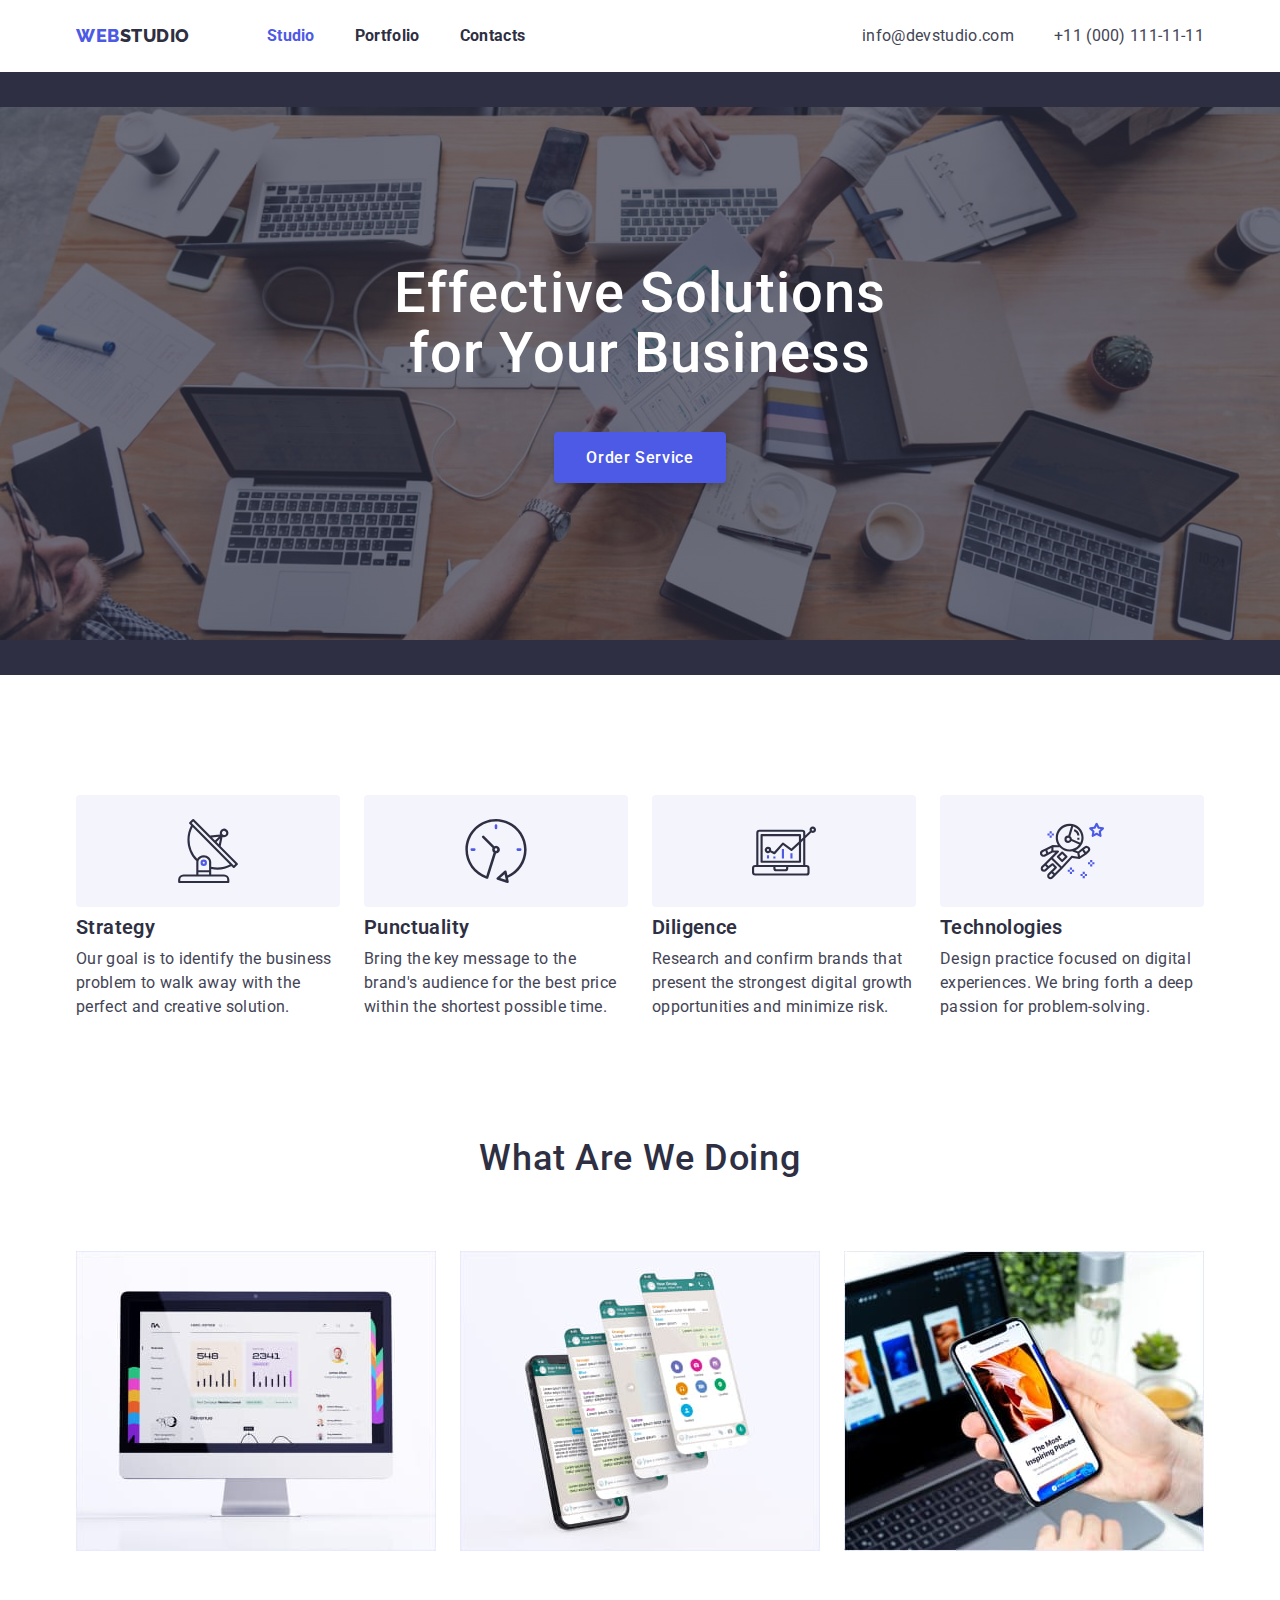
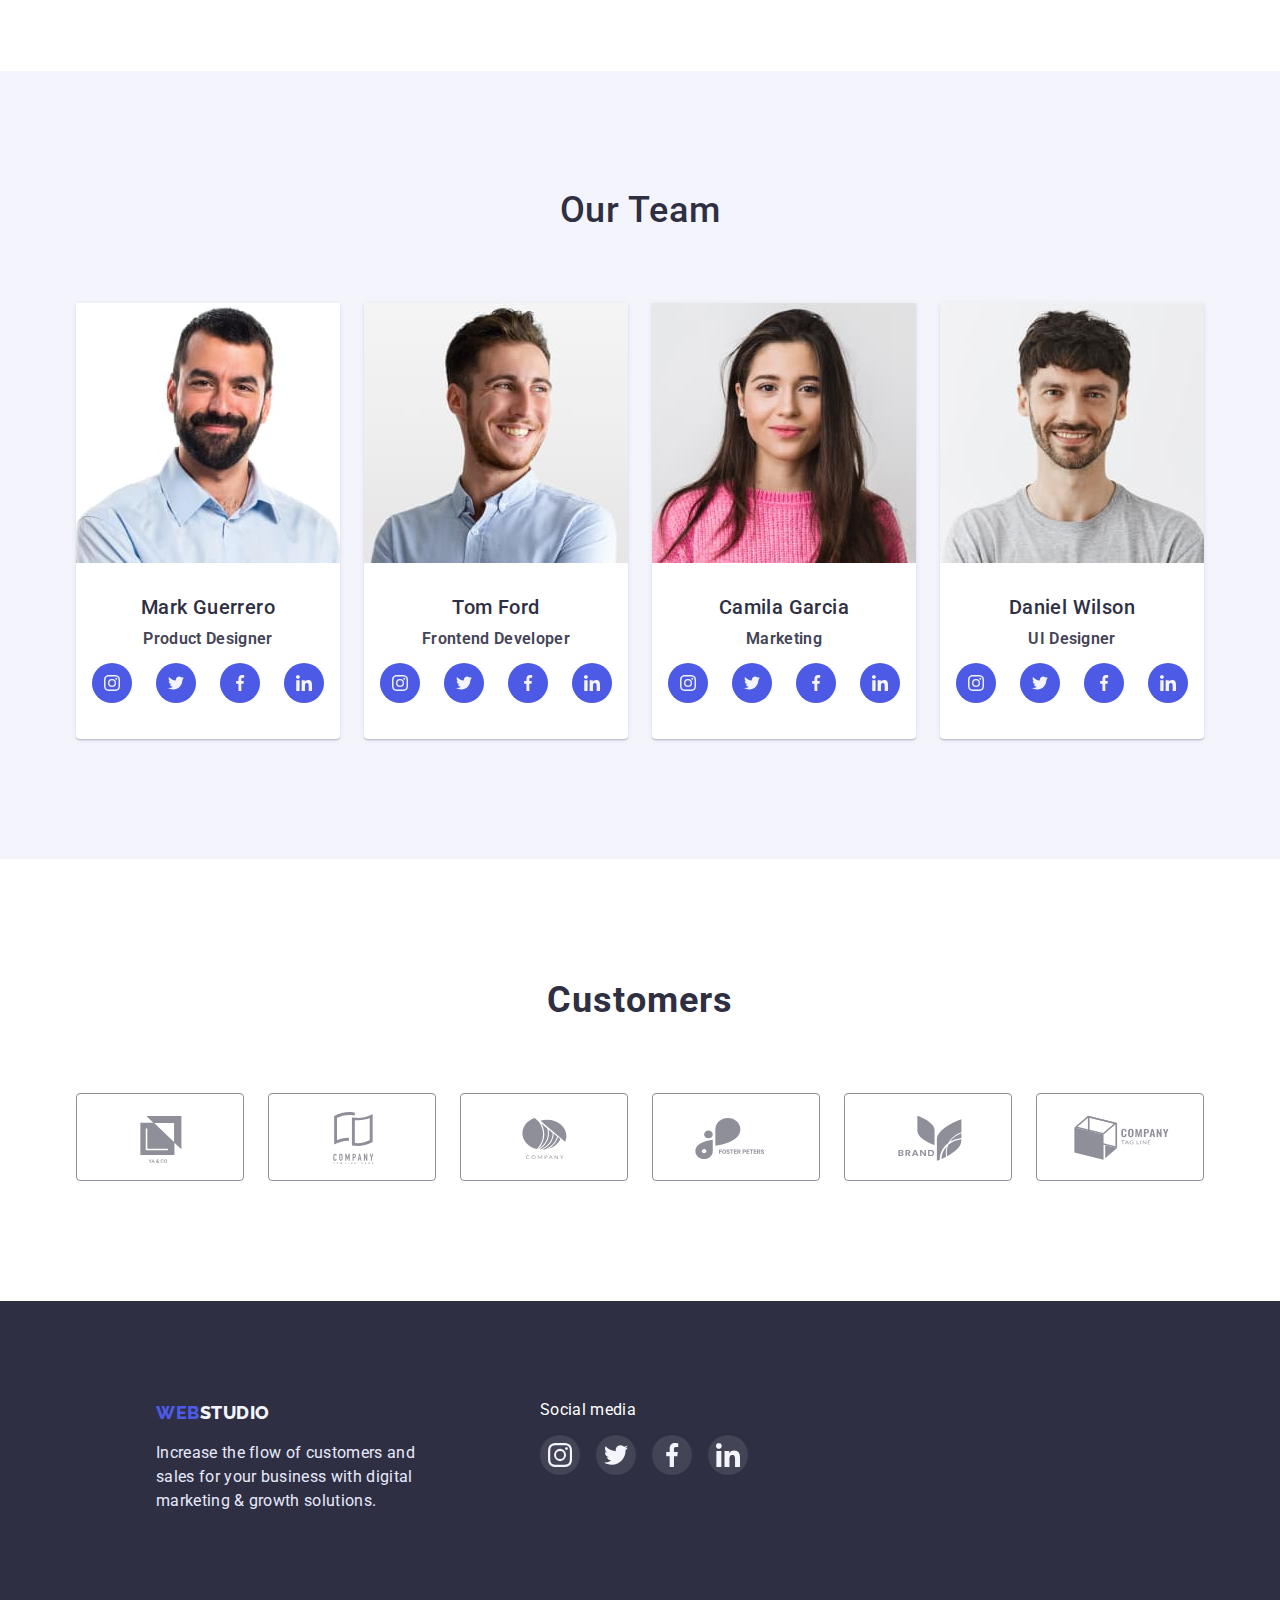
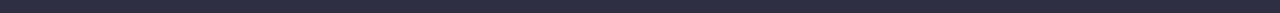
==== index.html @ 892fb68a "copy hw4" ====
<!DOCTYPE html>
<html lang="en">
	<head>
		<meta charset="UTF-8" />
		<meta http-equiv="X-UA-Compatible" content="IE=edge" />
		<meta name="viewport" content="width=device-width, initial-scale=1.0" />
		<link rel="preconnect" href="https://fonts.googleapis.com" />
		<link rel="preconnect" href="https://fonts.gstatic.com" crossorigin />
		<link
			href="https://fonts.googleapis.com/css2?family=Raleway:wght@700;800&family=Roboto:wght@400;500;700;900&display=swap"
			rel="stylesheet"
		/>
		<link rel="stylesheet" href="https://cdnjs.cloudflare.com/ajax/libs/modern-normalize/1.1.0/modern-normalize.css" />
		<link rel="stylesheet" href="./css/style.css" />
		<title>studio</title>
	</head>

	<body>
		<header>
			<div class="conteiner">
				<a class="logo link" href="./index.html"><span class="prymary-brand">Web</span>Studio</a>

				<!-- ===== navigation ===== -->
				<nav class="main-nav">
					<ul class="site-nav list">
						<li class="nav-list">
							<a class="nav-link link current" href="./index.html">Studio</a>
						</li>

						<li class="nav-list">
							<a class="nav-link link" href="./portfolio.html">Portfolio</a>
						</li>

						<li class="nav-list link">
							<a class="nav-link link" href="#">Contacts</a>
						</li>
					</ul>
				</nav>

				<!-- contacts  -->

				<ul class="contacts list">
					<li class="contacts-list">
						<a class="contacts-link link" href="mailto:info@devstudio.com">info@devstudio.com</a>
					</li>

					<li class="contacts-list">
						<a class="contacts-link link" href="tel:+110001111111">+11 (000) 111-11-11</a>
					</li>
				</ul>
			</div>
		</header>

		<main>
			<!-- ===== hero ===== -->
			<section class="hero overlay">
				<h1 class="title">Effective Solutions for Your Business</h1>
				<button class="button-order" type="button">Order Service</button>
			</section>
			<!-- ===== section feature ===== -->

			<section class="section section-feature">
				<div class="conteiner">
					<h2 class="visually-hidden title">feature</h2>
					<ul class="list feature-list">
						<li class="item">
							<div class="future-icon">
								<svg class="icon" width="64" height="64">
									<use href="./images/icon.svg#icon-antenna"></use>
								</svg>
							</div>
							<h3 class="list-title title">Strategy</h3>
							<p class="text">
								Our goal is to identify the business problem to walk away with the perfect and creative solution.
							</p>
						</li>
						<li class="item">
							<div class="future-icon">
								<svg width="64" height="64">
									<use href="./images/icon.svg#icon-clock"></use>
								</svg>
							</div>

							<h3 class="list-title title">Punctuality</h3>
							<p class="text">
								Bring the key message to the brand's audience for the best price within the shortest possible time.
							</p>
						</li>

						<li class="item">
							<div class="future-icon">
								<svg width="64" height="64">
									<use href="./images/icon.svg#icon-diagram"></use>
								</svg>
							</div>
							<h3 class="list-title title">Diligence</h3>
							<p class="text">
								Research and confirm brands that present the strongest digital growth opportunities and minimize risk.
							</p>
						</li>

						<li class="item">
							<div class="future-icon">
								<svg width="64" height="64">
									<use href="./images/icon.svg#icon-astronaut"></use>
								</svg>
							</div>
							<h3 class="list-title title">Technologies</h3>
							<p class="text">
								Design practice focused on digital experiences. We bring forth a deep passion for problem-solving.
							</p>
						</li>
					</ul>
				</div>
			</section>

			<!-- ===== section specialization ===== -->

			<section class="section specialization">
				<div class="conteiner">
					<h2 class="specialization-title title">What are we doing</h2>
					<ul class="specialization-list list">
						<li class="item">
							<img src="./images/what_we_do/img01.jpg" alt="website interface " width="360" height="300" />
						</li>

						<li class="item">
							<img src="./images/what_we_do/img02.jpg" alt="mobile application interface" width="360" height="300" />
						</li>

						<li class="item">
							<img src="./images/what_we_do/img03.jpg" alt="web design" width="360" height="300" />
						</li>
					</ul>
				</div>
			</section>

			<!-- ===== section our team ===== -->

			<section class="section team">
				<div class="conteiner">
					<h2 class="team-title title">Our Team</h2>
					<ul class="team-list list">
						<li class="card">
							<img src="./images/our_team/markguerrero.jpg" width="264" height="260" alt="mark guerrero" />
							<div class="card-content">
								<h3 class="card-title title">Mark Guerrero</h3>
								<p class="text">Product Designer</p>
								<ul class="social-list list">
									<li class="social-list-item">
										<a href="#" class="link">
											<svg class="social-list-icon" width="16" height="16">
												<use href="./images/icon.svg#icon-instagram"></use>
											</svg>
										</a>
									</li>
									<li class="social-list-item">
										<a href="#" class="link">
											<svg class="social-list-icon" width="16" height="16">
												<use href="./images/icon.svg#icon-twitter"></use>
											</svg>
										</a>
									</li>
									<li class="social-list-item">
										<a href="#" class="link">
											<svg class="social-list-icon" width="16" height="16">
												<use href="./images/icon.svg#icon-facebook"></use>
											</svg>
										</a>
									</li>
									<li class="social-list-item">
										<a href="#" class="link">
											<svg class="social-list-icon" width="16" height="16">
												<use href="./images/icon.svg#icon-linkedin"></use>
											</svg>
										</a>
									</li>
								</ul>
							</div>
						</li>

						<li class="card">
							<img src="./images/our_team/tomford.jpg" width="264" height="260" alt="tom ford" />
							<div class="card-content">
								<h3 class="card-title title">Tom Ford</h3>
								<p class="text">Frontend Developer</p>
								<ul class="social-list list">
									<li class="social-list-item">
										<a href="#" class="link">
											<svg class="social-list-icon" width="16" height="16">
												<use href="./images/icon.svg#icon-instagram"></use>
											</svg>
										</a>
									</li>
									<li class="social-list-item">
										<a href="#" class="link">
											<svg class="social-list-icon" width="16" height="16">
												<use href="./images/icon.svg#icon-twitter"></use>
											</svg>
										</a>
									</li>
									<li class="social-list-item">
										<a href="#" class="link">
											<svg class="social-list-icon" width="16" height="16">
												<use href="./images/icon.svg#icon-facebook"></use>
											</svg>
										</a>
									</li>
									<li class="social-list-item">
										<a href="#" class="link">
											<svg class="social-list-icon" width="16" height="16">
												<use href="./images/icon.svg#icon-linkedin"></use>
											</svg>
										</a>
									</li>
								</ul>
							</div>
						</li>

						<li class="card">
							<img src="./images/our_team/camillagarcia.jpg" width="264" height="260" alt="camila garcia" />
							<div class="card-content">
								<h3 class="card-title title">Camila Garcia</h3>
								<p class="text">Marketing</p>
								<ul class="social-list list">
									<li class="social-list-item">
										<a href="#" class="link">
											<svg class="social-list-icon" width="16" height="16">
												<use href="./images/icon.svg#icon-instagram"></use>
											</svg>
										</a>
									</li>
									<li class="social-list-item">
										<a href="#" class="link">
											<svg class="social-list-icon" width="16" height="16">
												<use href="./images/icon.svg#icon-twitter"></use>
											</svg>
										</a>
									</li>
									<li class="social-list-item">
										<a href="#" class="link">
											<svg class="social-list-icon" width="16" height="16">
												<use href="./images/icon.svg#icon-facebook"></use>
											</svg>
										</a>
									</li>
									<li class="social-list-item">
										<a href="#" class="link">
											<svg class="social-list-icon" width="16" height="16">
												<use href="./images/icon.svg#icon-linkedin"></use>
											</svg>
										</a>
									</li>
								</ul>
							</div>
						</li>

						<li class="card">
							<img src="./images/our_team/danielwilson.jpg" width="264" height="260" alt="daniel wilson" />
							<div class="card-content">
								<h3 class="card-title title">Daniel Wilson</h3>
								<p class="text">UI Designer</p>
								<ul class="social-list list">
									<li class="social-list-item">
										<a href="#" class="link">
											<svg class="social-list-icon" width="16" height="16">
												<use href="./images/icon.svg#icon-instagram"></use>
											</svg>
										</a>
									</li>
									<li class="social-list-item">
										<a href="#" class="link">
											<svg class="social-list-icon" width="16" height="16">
												<use href="./images/icon.svg#icon-twitter"></use>
											</svg>
										</a>
									</li>
									<li class="social-list-item">
										<a href="#" class="link">
											<svg class="social-list-icon" width="16" height="16">
												<use href="./images/icon.svg#icon-facebook"></use>
											</svg>
										</a>
									</li>
									<li class="social-list-item">
										<a href="#" class="link">
											<svg class="social-list-icon" width="16" height="16">
												<use href="./images/icon.svg#icon-linkedin"></use>
											</svg>
										</a>
									</li>
								</ul>
							</div>
						</li>
					</ul>
				</div>
			</section>

			<!-- ===== Customers ====== -->
			<section class="section-customers">
				<div class="conteiner">
					<h2 class="customers-title title">Customers</h2>
					<ul class="customer-list list">
						<li class="customers-item">
							<a href="#" class="link">
								<svg class="customers-logo" width="104" height="56">
									<use href="./images/icon.svg#icon-logo1"></use>
								</svg>
							</a>
						</li>
						<li class="customers-item">
							<a href="#" class="link">
								<svg class="customers-logo" width="104" height="56">
									<use href="./images/icon.svg#icon-logo2"></use>
								</svg>
							</a>
						</li>
						<li class="customers-item">
							<a href="#" class="link">
								<svg class="customers-logo" width="104" height="56">
									<use href="./images/icon.svg#icon-logo3"></use>
								</svg>
							</a>
						</li>
						<li class="customers-item">
							<a href="#" class="link">
								<svg class="customers-logo" width="104" height="56">
									<use href="./images/icon.svg#icon-logo4"></use>
								</svg>
							</a>
						</li>
						<li class="customers-item">
							<a href="#" class="link">
								<svg class="customers-logo" width="104" height="56">
									<use href="./images/icon.svg#icon-logo5"></use>
								</svg>
							</a>
						</li>
						<li class="customers-item">
							<a href="#" class="link">
								<svg class="customers-logo" width="104" height="56">
									<use href="./images/icon.svg#icon-logo6"></use>
								</svg>
							</a>
						</li>
					</ul>
				</div>
			</section>
		</main>

		<footer class="footer">
			<div class="conteiner">
				<!-- ===== summary ===== -->

				<div class="footer-summary">
					<a class="logo link" href="./index.html"><span class="prymary-brand">Web</span>Studio</a>
					<p class="text">
						Increase the flow of customers and sales for your business with digital marketing & growth solutions.
					</p>
				</div>

				<!-- ===== social===== -->

				<div class="footer-social">
					<p class="footer-social-media">Social media</p>
					<ul class="footer-social-list list">
						<li class="footer-social-item">
							<a href="#" class="link">
								<svg class="footer-list-icon" width="24" height="24">
									<use href="./images/icon.svg#icon-instagram"></use>
								</svg>
							</a>
						</li>
						<li class="footer-social-item">
							<a href="#" class="link">
								<svg class="footer-list-icon" width="24" height="24">
									<use href="./images/icon.svg#icon-twitter"></use>
								</svg>
							</a>
						</li>
						<li class="footer-social-item">
							<a href="#" class="link">
								<svg class="footer-list-icon" width="24" height="24">
									<use href="./images/icon.svg#icon-facebook"></use>
								</svg>
							</a>
						</li>
						<li class="footer-social-item">
							<a href="#" class="link">
								<svg class="footer-list-icon" width="24" height="24">
									<use href="./images/icon.svg#icon-linkedin"></use>
								</svg>
							</a>
						</li>
					</ul>
				</div>
			</div>
		</footer>
	</body>
</html>
---- css/style.css ----
*,
*::before,
*::after {
	box-sizing: border-box;
}

h1,
h2,
h3,
h4,
h5,
h6,
p,
ul {
	margin: 0;
	padding: 0;
}

:root {
	--Focused-link-color: #4d5ae5;
	--button-active-color: #404bbf;
	--Headings-color: #2e2f42;
	--Success-messages-color: #31d0aa;
	--Body-text-color: #434455;
	--Helper-text-color: #8e8f99;
	--Subtle-backgrounds-color: #e7e9fc;
	--backgrounds-Light-color: #f4f4fd;
	--bg-white-color: #ffffff;
	--card-set-gap: 24px;
}

/* ============== param ============ */

body {
	background-color: var(--bg-white-color);
	color: var(--Body-text-color);
	font-family: Roboto, Verdana, Geneva, Tahoma, sans-serif;
	font-size: 16px;
	margin: 0;
	padding: 0;
}

img {
	display: block;
	width: 100%;
	height: auto;
}

.text {
	line-height: 1.5;
	letter-spacing: 0.02em;
}

.list {
	list-style: none;
	display: flex;
}

.link {
	text-decoration: none;
}

.title {
	color: var(--Headings-color);
	font-weight: 500;
	letter-spacing: 0.02em;
}

.conteiner {
	display: flex;
	flex-wrap: wrap;
	justify-content: space-between;
	align-items: center;
	width: 1158px;
	padding: 0 15px 0 15px;
	margin: 0 auto;
	padding: 0 15px;
}

.visually-hidden {
	position: fixed;
	transform: scale(0);
}

.logo {
	font-family: Raleway, sans-serif;
	font-weight: 800;
	font-size: 18px;
	line-height: 1.33;
	letter-spacing: 0.03em;
	text-transform: uppercase;
}

/* ==================== header ==================== */

.header {
	box-shadow: 0px 2px 1px rgba(46, 47, 66, 0.08), 0px 1px 1px rgba(46, 47, 66, 0.16), 0px 1px 6px rgba(46, 47, 66, 0.08);
}

.conteiner>.logo {
	color: var(--Headings-color);
	margin-right: 77px;
	padding: 24px 0;
}

.prymary-brand {
	color: var(--Focused-link-color);
}

.main-nav {
	margin-right: auto;
}

.site-nav .nav-list:not(:last-child) {
	margin-right: 40px;
}

.nav-link {
	color: var(--Headings-color);
	font-weight: 700;
	padding: 24px 0;
	line-height: 1.5;
	letter-spacing: 0.02em;
}

.nav-link:hover,
.nav-link:focus {
	color: var(--Body-text-color);
}

.nav-link:active {
	color: var(--Focused-link-color);
}

.current {
	color: var(--Focused-link-color);
}

/* ===== contacts=====  */

.contacts-list {
	padding: 24px 0;
	line-height: 1.5;
	letter-spacing: 0.02em;
}

.contacts-list:first-child {
	margin-right: 40px;
}

.contacts-link {
	color: var(--Body-text-color);
	padding: 24px 0;
}

.contacts-link:hover,
.contacts-link:focus {
	color: var(--Focused-link-color);
}

.contacts-link:active {
	color: var(--Focused-link-color);
}

/*=========================== hero ===================== */

.hero {
	padding: 192px 0;
	margin: 0 auto;
	background-repeat: no-repeat;
	background-position: center;
	background-color: var(--Headings-color);
}

.overlay {
	max-width: 1440px;
	height: 603px;
	margin: 0 auto;
	background-image: linear-gradient(rgba(46, 47, 66, 0.7), rgba(46, 47, 66, 0.7)),
		url(../images/bg_img/people_office.jpg);
	background-repeat: no-repeat;
	background-size: contain;
	background-position: center;
}

.hero .title {
	text-align: center;
	color: var(--bg-white-color);
	font-size: 56px;
	line-height: 1.07;
	margin: 0 auto;
	width: 496px;
	margin-bottom: 48px;
}

.button-order {
	display: block;
	background-color: var(--Focused-link-color);
	color: var(--bg-white-color);
	font-family: inherit;
	font-weight: 500;
	line-height: 1.19;
	letter-spacing: 0.04em;
	margin: 0 auto;
	cursor: pointer;
	border-style: none;
	border-radius: 4px;
	box-shadow: 0px 4px 4px rgba(0, 0, 0, 0.15);
	padding: 16px 32px;

}

.button-order:hover,
.button-order:focus {
	background-color: var(--Focused-link-color);
	box-shadow: 0px 1px 6px rgba(46, 47, 66, 0.08), 0px 1px 1px rgba(46, 47, 66, 0.16), 0px 2px 1px rgba(46, 47, 66, 0.08);
}

.button-order:active {
	background-color: var(--button-active-color);
	box-shadow: 0px 4px 4px rgba(0, 0, 0, 0.15);
}

/* ===== section-feature ===== */

.list-title {
	font-weight: 600;
	font-size: 20px;
	line-height: 1.2;
	margin-bottom: 8px;
}

.section-feature {
	padding: 120px 0 120px 0;
}

.feature-list .item {
	width: 264px;
}

.feature-list .item:not(:last-child) {
	margin-right: var(--card-set-gap);
}

.future-icon {
	display: flex;
	background-color: var(--backgrounds-Light-color);
	height: 112px;
	border-radius: 4px;
	justify-content: center;
	align-items: center;
	margin-bottom: 8px;
}


/* ===== section specialization ===== */

.section.specialization {
	padding-bottom: 120px;
}

.specialization-title {
	margin: 0 auto;
	font-size: 36px;
	line-height: 1.11;
	text-transform: capitalize;
	margin-bottom: 72px;
}

.specialization-list {
	flex-basis: calc(100 / 3 - 48);
}

.specialization-list>.item:not(:last-child) {
	margin-right: var(--card-set-gap);
}

/* ===== section our team ===== */

.section.team {
	background-color: var(--backgrounds-Light-color);
	padding-top: 120px;
	padding-bottom: 120px;
}

.team-title {
	font-size: 36px;
	line-height: 1.11;
	text-transform: capitalize;

	margin: 0 auto;
	margin-bottom: 72px;
}

.team-list {
	flex-basis: calc(100 / 4 - 72);
}

.team-list>.card {
	background-color: var(--bg-white-color);
	text-align: center;
	box-shadow: 0px 1px 6px rgba(46, 47, 66, 0.08), 0px 1px 1px rgba(46, 47, 66, 0.16), 0px 2px 1px rgba(46, 47, 66, 0.08);
	border-radius: 0px 0px 4px 4px;
}

.team-list>.card:not(:last-child) {
	margin-right: var(--card-set-gap);
}

.card-content {
	padding: 32px 16px 36px;
}

.card-title {
	font-size: 20px;
	line-height: 1.2;
	margin-bottom: 8px;
}

.card-content .text {
	font-weight: 600;
	margin-bottom: 12px;
}

.social-list-item:not(:last-child) {
	margin-right: var(--card-set-gap);
}

.social-list-item {
	display: flex;
	display: block;
}

.social-list-item .link {
	display: flex;
	background-color: var(--Focused-link-color);
	border-radius: 50%;
	width: 40px;
	height: 40px;
	justify-content: center;
	align-items: center;
}

.social-list-item .link:hover,
.social-list-item .link:focus {
	background: var(--Success-messages-color);
}

/* ===== Customers ====== */

.section-customers {
	padding: 120px 0;
}

.customers-title {
	font-weight: 700;
	font-size: 36px;
	line-height: 1.17;
	letter-spacing: 0.03em;
	margin: 0 auto;
	margin-bottom: 72px;
}

.customers-item {
	width: 168px;
	height: 88px;
}

.customers-item .link {
	display: flex;
	justify-content: center;
	align-items: center;
	color: var(--Helper-text-color);
	border: 1px solid var(--Helper-text-color);
	border-radius: 4px;
	width: 100%;
	height: 100%;
}

.customers-item :hover,
.customers-item :focus {
	color: var(--Focused-link-color);
	border-color: var(--Focused-link-color);
}

.customers-item:not(:last-child) {
	margin-right: 24px;
}

.customers-logo {
	fill: currentColor;
}

/* ================ footer ============= */

.footer {
	background-color: var(--Headings-color);
	padding: 100px 0;
	min-width: 1440px;
}

.footer .conteiner {
	align-items: flex-start;
	justify-content: flex-start;
}

.footer-summary {
	color: var(--Subtle-backgrounds-color);
	width: 264px;
	margin-right: 120px;
}

.footer .logo {
	color: var(--backgrounds-Light-color);
	display: block;
	margin-bottom: 16px;
}

.footer-social {
	display: flex;
	flex-direction: column;
	width: 208px;
}

.footer-social-media {
	color: var(--bg-white-color);
	letter-spacing: 0.02em;
	margin-bottom: 16px;
}

.footer-social-item:not(:last-child) {
	margin-right: 16px;
}

.footer-social-item .link {
	display: flex;
	background: rgba(255, 255, 255, 0.1);
	width: 40px;
	height: 40px;
	border-radius: 50%;
	justify-content: center;
	align-items: center;
}

.footer-social-item .link:hover,
.footer-social-item .link:focus {
	background: var(--Success-messages-color);
}

/* =================== portfolio ==================== */

.section.portfolio {
	padding-top: 96px;
	padding-bottom: 120px;
}

/* ===== portfolio filter ===== */

.filter-nav {
	justify-content: center;
	margin: auto;
	margin-bottom: 72px;
}

.filter-nav .filter-nav-btn:not(:last-child) {
	margin-right: var(--card-set-gap);
}

.butoon-filter {
	background-color: var(--backgrounds-Light-color);
	color: var(--Focused-link-color);
	font-family: inherit;
	font-weight: 700;
	line-height: 1.5;
	letter-spacing: 0.04em;

	border: 1px solid var(--Subtle-backgrounds-color);
	border-radius: 4px;
	cursor: pointer;

	padding: 12px 24px;
}

.butoon-filter:hover,
.butoon-filter:focus {
	background-color: var(--Focused-link-color);
	color: var(--bg-white-color);
	box-shadow: 0px 3px 1px rgba(0, 0, 0, 0.1), 0px 2px 1px rgba(0, 0, 0, 0.08), 0px 2px 2px rgba(0, 0, 0, 0.12);
}

.butoon-filter:active {
	background-color: var(--Focused-link-color);
	color: var(--bg-white-color);
	box-shadow: 0px 3px 1px rgba(0, 0, 0, 0.1), 0px 2px 1px rgba(0, 0, 0, 0.08), 0px 2px 2px rgba(0, 0, 0, 0.12);
}

/* ===== portfolio list ===== */

.portfolio-list {
	flex-basis: calc(100 / 3 - 48);
	flex-wrap: wrap;
}

.portfolio-list>.item:not(:nth-last-child(-n + 3)) {
	margin-bottom: calc(2 * var(--card-set-gap));
}

.portfolio-list>.item:not(:nth-child(3n)) {
	margin-right: var(--card-set-gap);
}

.list-content {
	padding: 32px 16px;
	border: 0.5px solid var(--backgrounds-Light-color);
	border-top: none;
}

.portfolio-title {
	font-size: 20px;
	line-height: 1.2;
	margin-bottom: 8px;
}

.portfolio-list .item:hover,
.portfolio-list .item:focus {
	box-shadow: 0px 1px 6px rgba(46, 47, 66, 0.08);
}
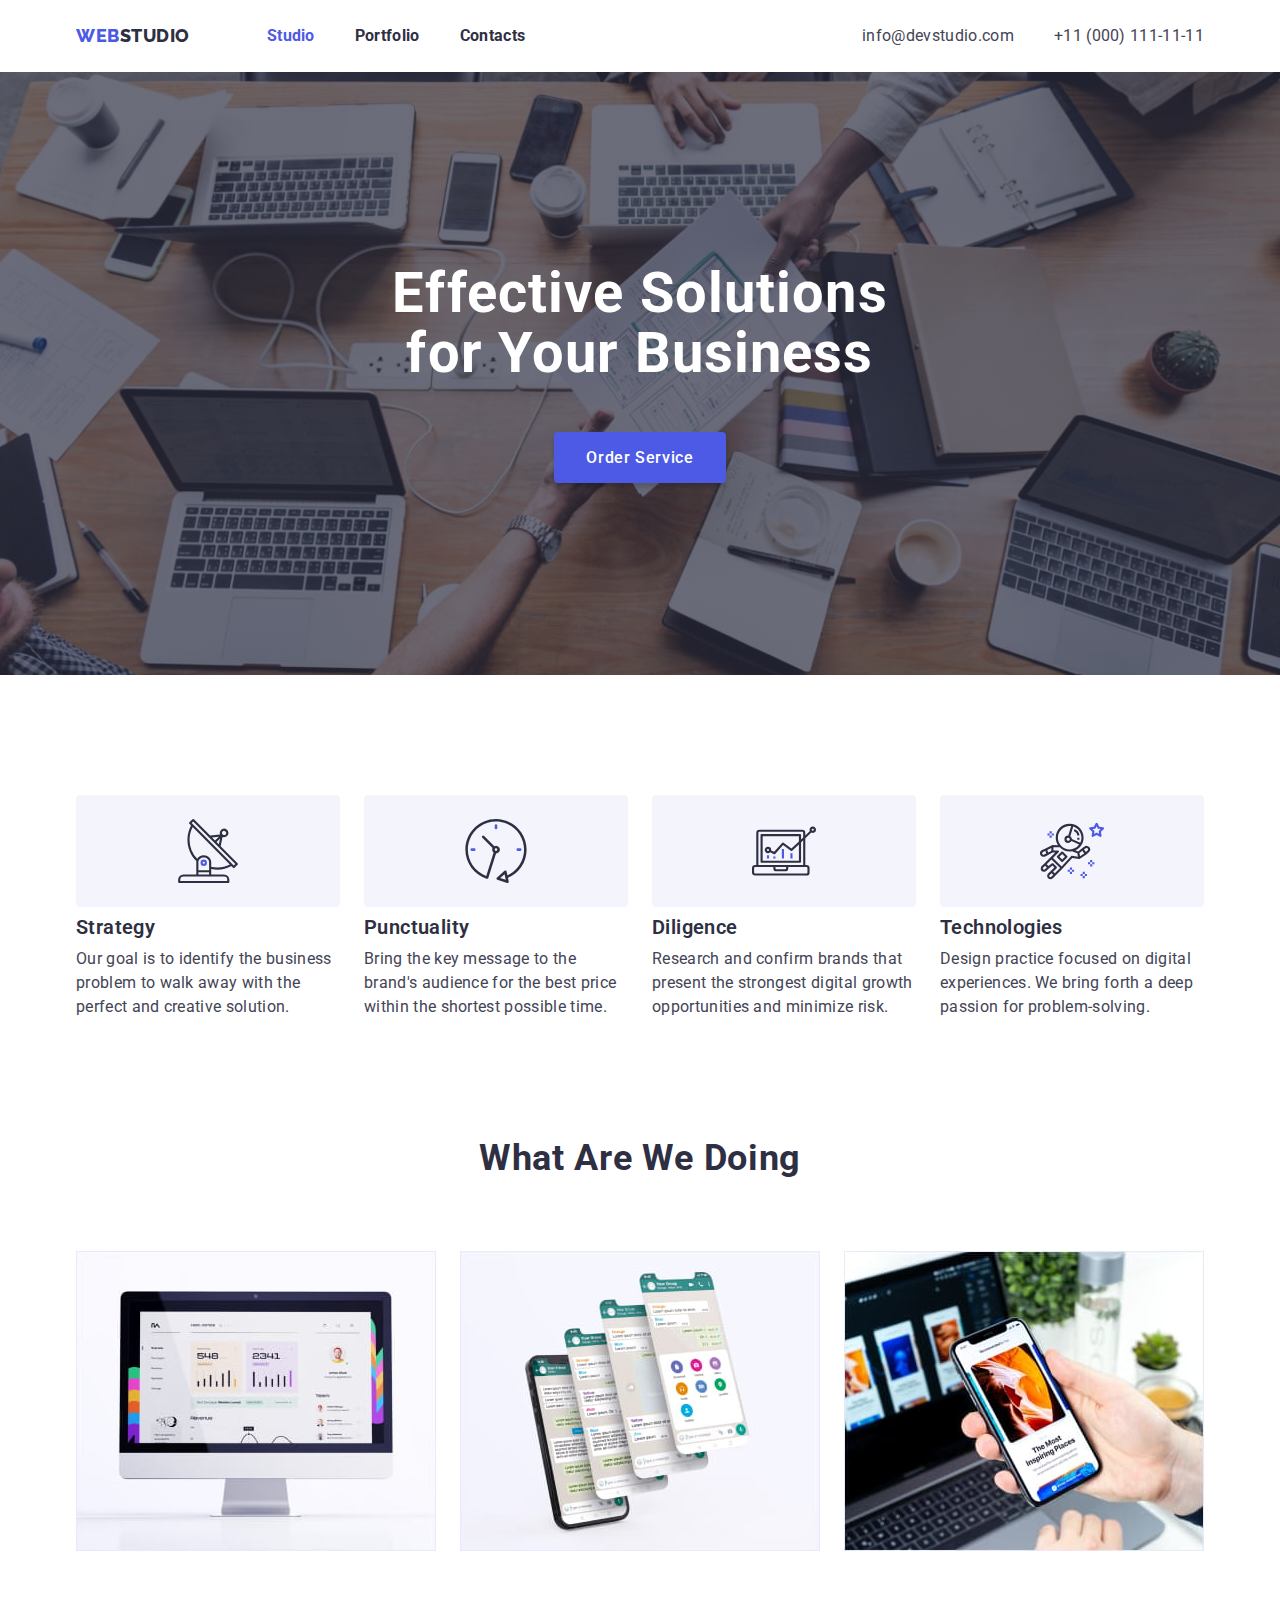
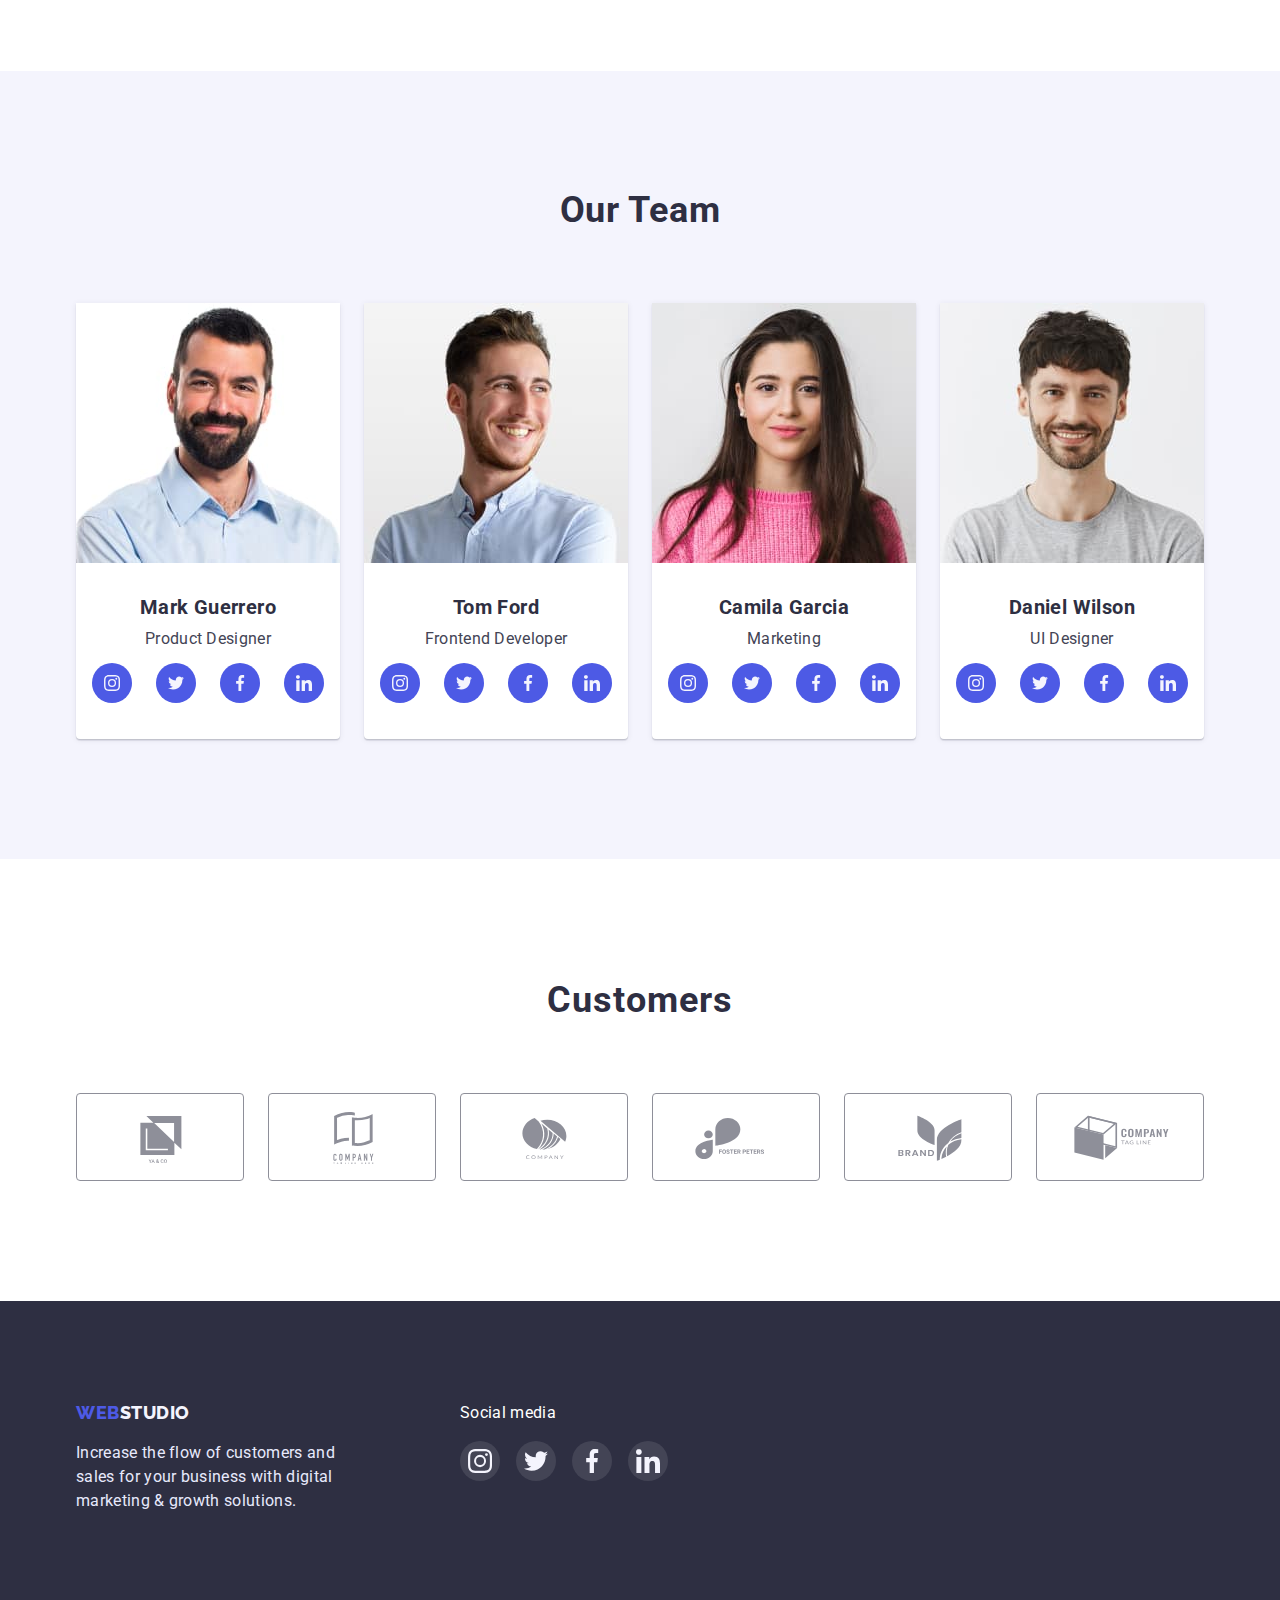
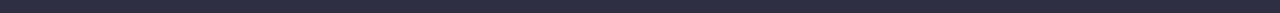
==== commit 4569a186: "fix - flex" ====
--- a/index.html
+++ b/index.html
@@ -16,12 +16,12 @@
 	</head>
 
 	<body>
-		<header>
+		<header class="header">
 			<div class="conteiner">
 				<a class="logo link" href="./index.html"><span class="prymary-brand">Web</span>Studio</a>
 
 				<!-- ===== navigation ===== -->
-				<nav class="main-nav">
+			
 					<ul class="site-nav list">
 						<li class="nav-list">
 							<a class="nav-link link current" href="./index.html">Studio</a>
@@ -362,7 +362,7 @@
 				<!-- ===== social===== -->
 
 				<div class="footer-social">
-					<p class="footer-social-media">Social media</p>
+					<p class="footer-social-media text">Social media</p>
 					<ul class="footer-social-list list">
 						<li class="footer-social-item">
 							<a href="#" class="link">
--- a/css/style.css
+++ b/css/style.css
@@ -53,7 +53,6 @@
 
 .list {
 	list-style: none;
-	display: flex;
 }
 
 .link {
@@ -62,15 +61,11 @@
 
 .title {
 	color: var(--Headings-color);
-	font-weight: 500;
+	font-weight: 700;
 	letter-spacing: 0.02em;
 }
 
 .conteiner {
-	display: flex;
-	flex-wrap: wrap;
-	justify-content: space-between;
-	align-items: center;
 	width: 1158px;
 	padding: 0 15px 0 15px;
 	margin: 0 auto;
@@ -97,6 +92,11 @@
 	box-shadow: 0px 2px 1px rgba(46, 47, 66, 0.08), 0px 1px 1px rgba(46, 47, 66, 0.16), 0px 1px 6px rgba(46, 47, 66, 0.08);
 }
 
+.header .conteiner {
+	display: flex;
+	align-items: center;
+}
+
 .conteiner>.logo {
 	color: var(--Headings-color);
 	margin-right: 77px;
@@ -107,8 +107,10 @@
 	color: var(--Focused-link-color);
 }
 
-.main-nav {
+.site-nav {
+	display: flex;
 	margin-right: auto;
+	padding: 24px 0;
 }
 
 .site-nav .nav-list:not(:last-child) {
@@ -138,6 +140,10 @@
 
 /* ===== contacts=====  */
 
+.contacts {
+	display: flex;
+}
+
 .contacts-list {
 	padding: 24px 0;
 	line-height: 1.5;
@@ -154,10 +160,7 @@
 }
 
 .contacts-link:hover,
-.contacts-link:focus {
-	color: var(--Focused-link-color);
-}
-
+.contacts-link:focus,
 .contacts-link:active {
 	color: var(--Focused-link-color);
 }
@@ -165,49 +168,54 @@
 /*=========================== hero ===================== */
 
 .hero {
+	display: flex;
+	flex-direction: column;
+	justify-content: center;
+	align-items: center;
+	margin: 0 auto;
 	padding: 192px 0;
-	margin: 0 auto;
-	background-repeat: no-repeat;
-	background-position: center;
+
 	background-color: var(--Headings-color);
 }
 
 .overlay {
 	max-width: 1440px;
 	height: 603px;
-	margin: 0 auto;
+	background-repeat: no-repeat;
+	background-size: cover;
+	background-position: center;
+
 	background-image: linear-gradient(rgba(46, 47, 66, 0.7), rgba(46, 47, 66, 0.7)),
 		url(../images/bg_img/people_office.jpg);
-	background-repeat: no-repeat;
-	background-size: contain;
-	background-position: center;
 }
 
 .hero .title {
 	text-align: center;
-	color: var(--bg-white-color);
 	font-size: 56px;
 	line-height: 1.07;
-	margin: 0 auto;
 	width: 496px;
+
 	margin-bottom: 48px;
+
+	color: var(--bg-white-color);
 }
 
 .button-order {
 	display: block;
+	font-weight: 500;
+	line-height: 1.19;
+	letter-spacing: 0.04em;
+
+	padding: 16px 32px;
+
+	border-style: none;
+	border-radius: 4px;
+	cursor: pointer;
+
 	background-color: var(--Focused-link-color);
 	color: var(--bg-white-color);
 	font-family: inherit;
-	font-weight: 500;
-	line-height: 1.19;
-	letter-spacing: 0.04em;
-	margin: 0 auto;
-	cursor: pointer;
-	border-style: none;
-	border-radius: 4px;
 	box-shadow: 0px 4px 4px rgba(0, 0, 0, 0.15);
-	padding: 16px 32px;
-
 }
 
 .button-order:hover,
@@ -223,10 +231,15 @@
 
 /* ===== section-feature ===== */
 
+.feature-list {
+	display: flex;
+}
+
 .list-title {
 	font-weight: 600;
 	font-size: 20px;
 	line-height: 1.2;
+
 	margin-bottom: 8px;
 }
 
@@ -244,12 +257,14 @@
 
 .future-icon {
 	display: flex;
-	background-color: var(--backgrounds-Light-color);
 	height: 112px;
-	border-radius: 4px;
+
 	justify-content: center;
 	align-items: center;
 	margin-bottom: 8px;
+
+	border-radius: 4px;
+	background-color: var(--backgrounds-Light-color);
 }
 
 
@@ -257,10 +272,10 @@
 
 .section.specialization {
 	padding-bottom: 120px;
+	text-align: center;
 }
 
 .specialization-title {
-	margin: 0 auto;
 	font-size: 36px;
 	line-height: 1.11;
 	text-transform: capitalize;
@@ -268,6 +283,7 @@
 }
 
 .specialization-list {
+	display: flex;
 	flex-basis: calc(100 / 3 - 48);
 }
 
@@ -278,29 +294,33 @@
 /* ===== section our team ===== */
 
 .section.team {
-	background-color: var(--backgrounds-Light-color);
 	padding-top: 120px;
 	padding-bottom: 120px;
-}
+	text-align: center;
+
+	background-color: var(--backgrounds-Light-color);
+}
+
 
 .team-title {
 	font-size: 36px;
 	line-height: 1.11;
-	text-transform: capitalize;
 
 	margin: 0 auto;
 	margin-bottom: 72px;
 }
 
 .team-list {
+	display: flex;
 	flex-basis: calc(100 / 4 - 72);
 }
 
 .team-list>.card {
+	text-align: center;
+	border-radius: 0px 0px 4px 4px;
+
 	background-color: var(--bg-white-color);
-	text-align: center;
 	box-shadow: 0px 1px 6px rgba(46, 47, 66, 0.08), 0px 1px 1px rgba(46, 47, 66, 0.16), 0px 2px 1px rgba(46, 47, 66, 0.08);
-	border-radius: 0px 0px 4px 4px;
 }
 
 .team-list>.card:not(:last-child) {
@@ -314,11 +334,11 @@
 .card-title {
 	font-size: 20px;
 	line-height: 1.2;
+
 	margin-bottom: 8px;
 }
 
 .card-content .text {
-	font-weight: 600;
 	margin-bottom: 12px;
 }
 
@@ -326,19 +346,20 @@
 	margin-right: var(--card-set-gap);
 }
 
-.social-list-item {
-	display: flex;
-	display: block;
+.social-list {
+	display: flex;
 }
 
 .social-list-item .link {
 	display: flex;
-	background-color: var(--Focused-link-color);
-	border-radius: 50%;
+	justify-content: center;
+	align-items: center;
+
 	width: 40px;
 	height: 40px;
-	justify-content: center;
-	align-items: center;
+
+	border-radius: 50%;
+	background-color: var(--Focused-link-color);
 }
 
 .social-list-item .link:hover,
@@ -349,15 +370,19 @@
 /* ===== Customers ====== */
 
 .section-customers {
+	text-align: center;
 	padding: 120px 0;
 }
 
+.customer-list {
+	display: flex;
+	justify-content: center;
+}
+
 .customers-title {
-	font-weight: 700;
 	font-size: 36px;
 	line-height: 1.17;
 	letter-spacing: 0.03em;
-	margin: 0 auto;
 	margin-bottom: 72px;
 }
 
@@ -370,11 +395,13 @@
 	display: flex;
 	justify-content: center;
 	align-items: center;
+
+	width: 100%;
+	height: 100%;
+
+	border-radius: 4px;
 	color: var(--Helper-text-color);
 	border: 1px solid var(--Helper-text-color);
-	border-radius: 4px;
-	width: 100%;
-	height: 100%;
 }
 
 .customers-item :hover,
@@ -394,38 +421,38 @@
 /* ================ footer ============= */
 
 .footer {
+	padding: 100px 0;
 	background-color: var(--Headings-color);
-	padding: 100px 0;
-	min-width: 1440px;
 }
 
 .footer .conteiner {
-	align-items: flex-start;
-	justify-content: flex-start;
+	display: flex;
 }
 
 .footer-summary {
-	color: var(--Subtle-backgrounds-color);
 	width: 264px;
 	margin-right: 120px;
+	color: var(--Subtle-backgrounds-color);
 }
 
 .footer .logo {
-	color: var(--backgrounds-Light-color);
+
 	display: block;
 	margin-bottom: 16px;
+	color: var(--backgrounds-Light-color);
 }
 
 .footer-social {
-	display: flex;
-	flex-direction: column;
 	width: 208px;
 }
 
+.footer-social-list {
+	display: flex;
+}
+
 .footer-social-media {
+	margin-bottom: 16px;
 	color: var(--bg-white-color);
-	letter-spacing: 0.02em;
-	margin-bottom: 16px;
 }
 
 .footer-social-item:not(:last-child) {
@@ -434,12 +461,15 @@
 
 .footer-social-item .link {
 	display: flex;
-	background: rgba(255, 255, 255, 0.1);
+	font-weight: 700;
 	width: 40px;
 	height: 40px;
+
+	justify-content: center;
+	align-items: center;
+
 	border-radius: 50%;
-	justify-content: center;
-	align-items: center;
+	background: rgba(255, 255, 255, 0.1);
 }
 
 .footer-social-item .link:hover,
@@ -457,9 +487,10 @@
 /* ===== portfolio filter ===== */
 
 .filter-nav {
-	justify-content: center;
-	margin: auto;
+	display: flex;
+	justify-content: center;
 	margin-bottom: 72px;
+
 }
 
 .filter-nav .filter-nav-btn:not(:last-child) {
@@ -467,18 +498,19 @@
 }
 
 .butoon-filter {
-	background-color: var(--backgrounds-Light-color);
-	color: var(--Focused-link-color);
+
 	font-family: inherit;
 	font-weight: 700;
 	line-height: 1.5;
 	letter-spacing: 0.04em;
 
-	border: 1px solid var(--Subtle-backgrounds-color);
+	padding: 12px 24px;
 	border-radius: 4px;
 	cursor: pointer;
-
-	padding: 12px 24px;
+	
+			color: var(--Focused-link-color);
+		background-color: var(--backgrounds-Light-color);
+			border: 1px solid var(--Subtle-backgrounds-color);
 }
 
 .butoon-filter:hover,
@@ -497,8 +529,9 @@
 /* ===== portfolio list ===== */
 
 .portfolio-list {
+	display: flex;
+	flex-wrap: wrap;
 	flex-basis: calc(100 / 3 - 48);
-	flex-wrap: wrap;
 }
 
 .portfolio-list>.item:not(:nth-last-child(-n + 3)) {
@@ -511,8 +544,8 @@
 
 .list-content {
 	padding: 32px 16px;
-	border: 0.5px solid var(--backgrounds-Light-color);
 	border-top: none;
+		border: 0.5px solid var(--backgrounds-Light-color);
 }
 
 .portfolio-title {
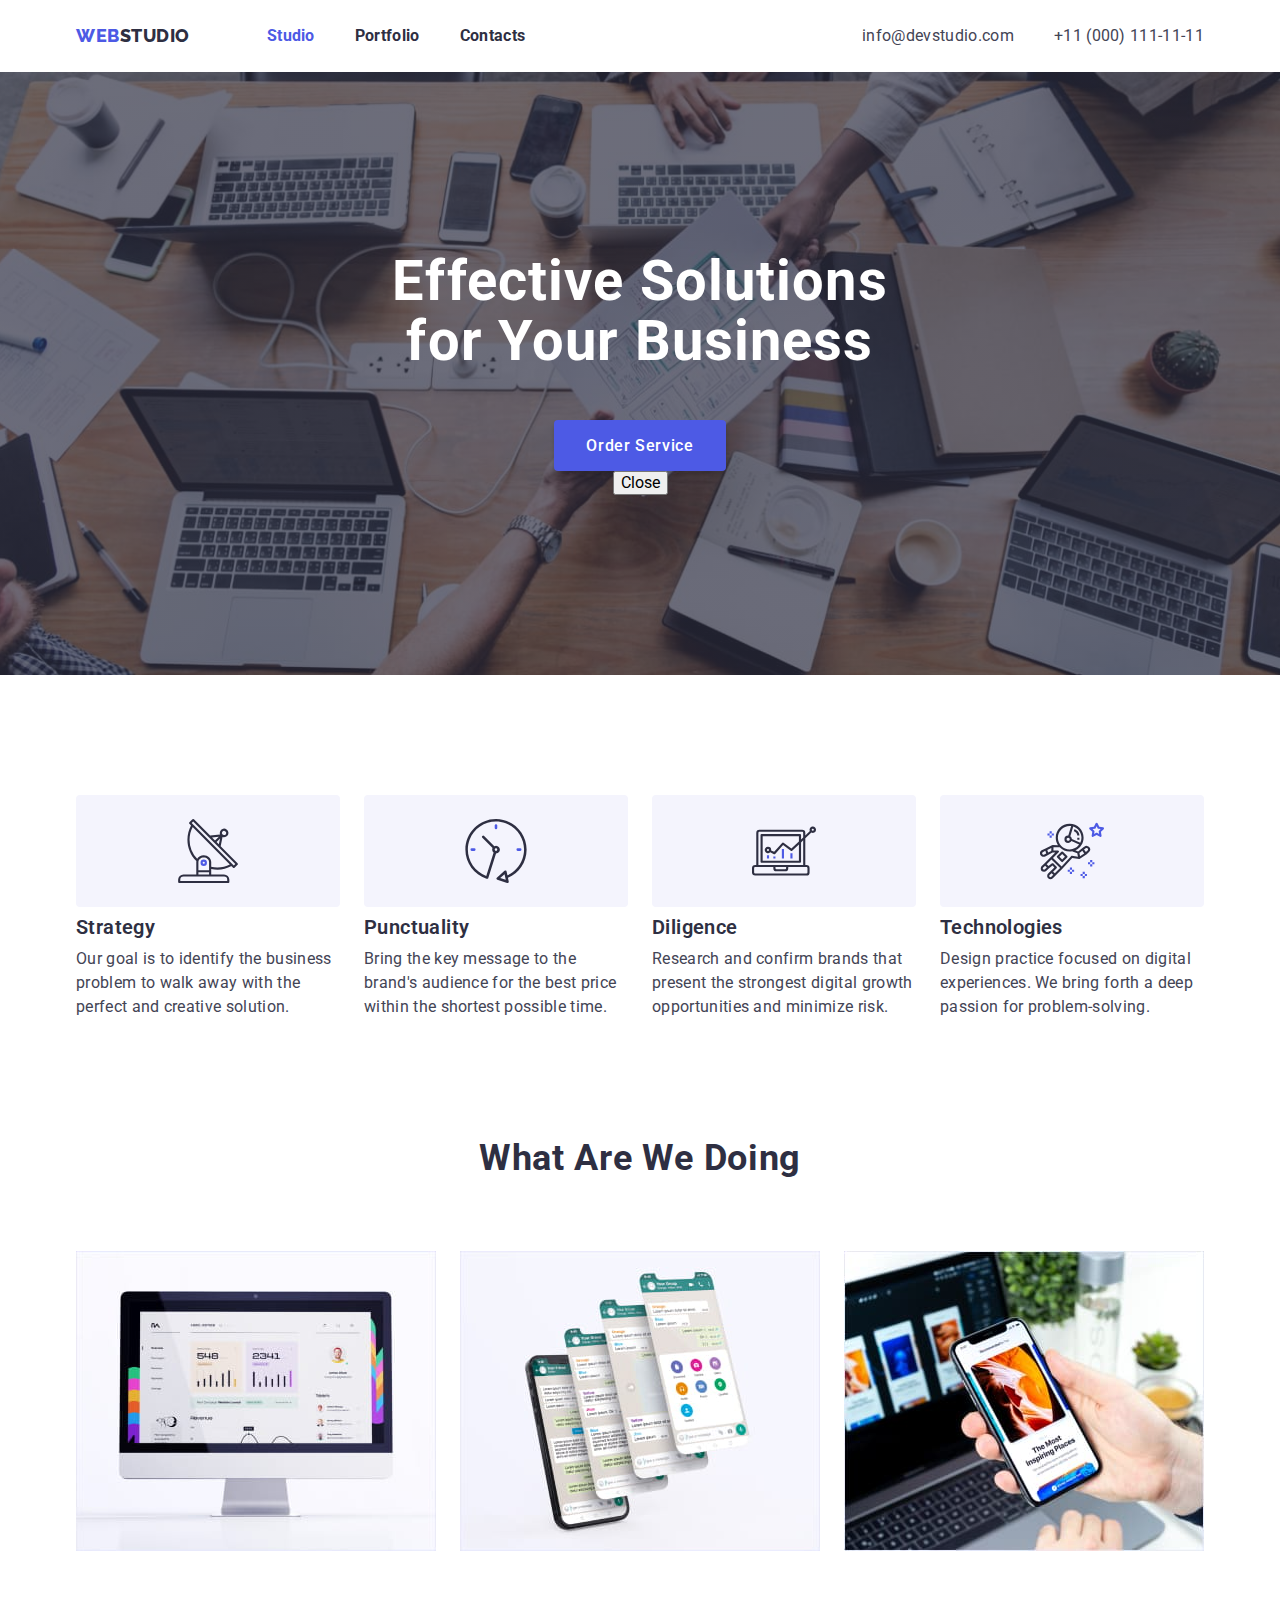
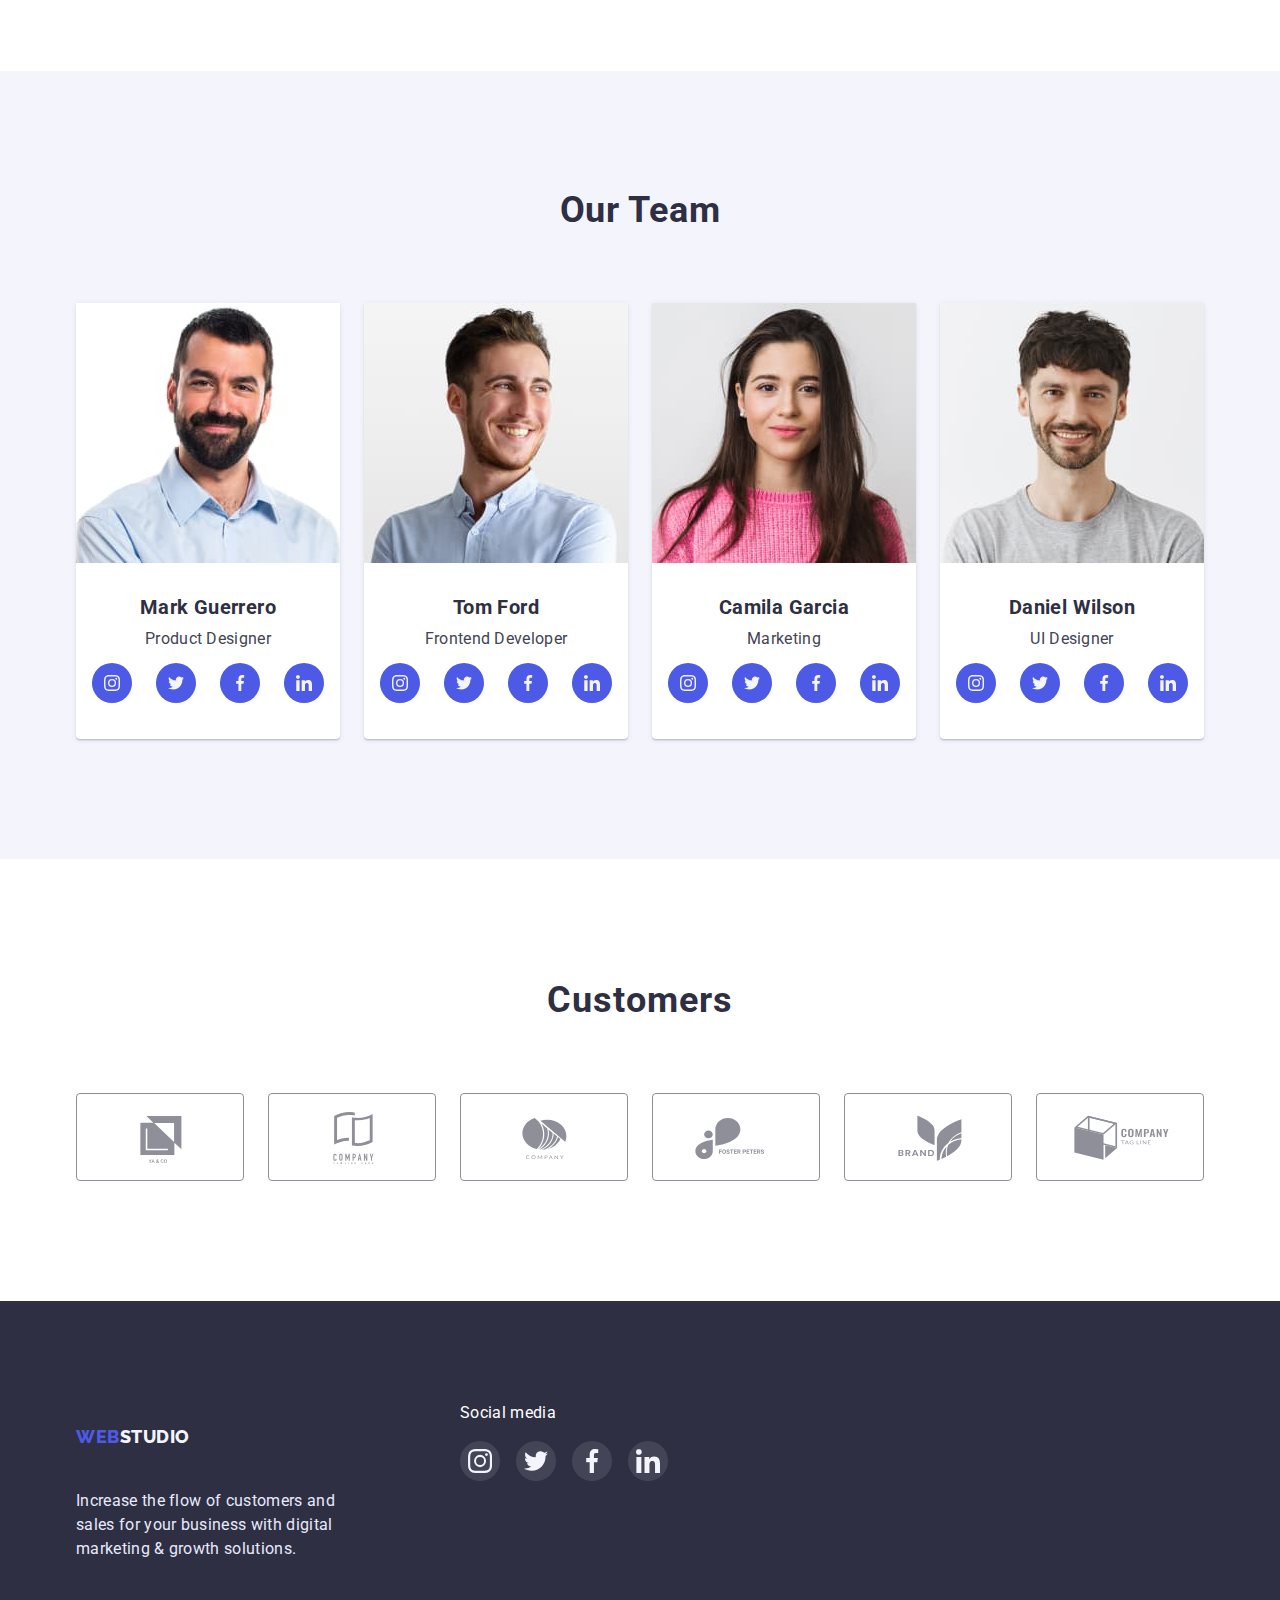
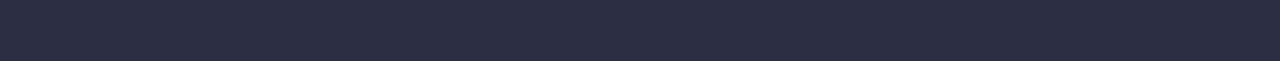
==== commit 477b738c: "+modal.js ; change shadow portfolio ; +transition-duration" ====
--- a/index.html
+++ b/index.html
@@ -21,21 +21,20 @@
 				<a class="logo link" href="./index.html"><span class="prymary-brand">Web</span>Studio</a>
 
 				<!-- ===== navigation ===== -->
-			
-					<ul class="site-nav list">
-						<li class="nav-list">
-							<a class="nav-link link current" href="./index.html">Studio</a>
-						</li>
-
-						<li class="nav-list">
-							<a class="nav-link link" href="./portfolio.html">Portfolio</a>
-						</li>
-
-						<li class="nav-list link">
-							<a class="nav-link link" href="#">Contacts</a>
-						</li>
-					</ul>
-				</nav>
+
+				<ul class="site-nav list">
+					<li class="nav-list">
+						<a class="nav-link link current" href="./index.html">Studio</a>
+					</li>
+
+					<li class="nav-list">
+						<a class="nav-link link" href="./portfolio.html">Portfolio</a>
+					</li>
+
+					<li class="nav-list link">
+						<a class="nav-link link" href="#">Contacts</a>
+					</li>
+				</ul>
 
 				<!-- contacts  -->
 
@@ -55,7 +54,14 @@
 			<!-- ===== hero ===== -->
 			<section class="hero overlay">
 				<h1 class="title">Effective Solutions for Your Business</h1>
-				<button class="button-order" type="button">Order Service</button>
+				<button data-modal-open class="button-order" type="button">Order Service</button>
+
+				<div class="backdrop is-hiden" data-modal>
+					<div class="modal">
+						<p class="text"></p>
+						<button data-modal-close>Close</button>
+					</div>
+				</div>
 			</section>
 			<!-- ===== section feature ===== -->
 
@@ -396,5 +402,6 @@
 				</div>
 			</div>
 		</footer>
+		<script src="./js/modal.js"></script>
 	</body>
 </html>
--- a/css/style.css
+++ b/css/style.css
@@ -49,6 +49,7 @@
 .text {
 	line-height: 1.5;
 	letter-spacing: 0.02em;
+	color: var(--Body-text-color);
 }
 
 .list {
@@ -97,7 +98,7 @@
 	align-items: center;
 }
 
-.conteiner>.logo {
+.conteiner .logo {
 	color: var(--Headings-color);
 	margin-right: 77px;
 	padding: 24px 0;
@@ -127,6 +128,10 @@
 
 .nav-link:hover,
 .nav-link:focus {
+	transition-duration: 250ms;
+	transition-timing-function:
+		cubic-bezier(0.4, 0, 0.2, 1);
+
 	color: var(--Body-text-color);
 }
 
@@ -162,6 +167,10 @@
 .contacts-link:hover,
 .contacts-link:focus,
 .contacts-link:active {
+	transition-duration: 250ms;
+	transition-timing-function:
+		cubic-bezier(0.4, 0, 0.2, 1);
+
 	color: var(--Focused-link-color);
 }
 
@@ -220,6 +229,10 @@
 
 .button-order:hover,
 .button-order:focus {
+	transition-duration: 250ms;
+	transition-timing-function:
+		cubic-bezier(0.4, 0, 0.2, 1);
+
 	background-color: var(--Focused-link-color);
 	box-shadow: 0px 1px 6px rgba(46, 47, 66, 0.08), 0px 1px 1px rgba(46, 47, 66, 0.16), 0px 2px 1px rgba(46, 47, 66, 0.08);
 }
@@ -272,19 +285,20 @@
 
 .section.specialization {
 	padding-bottom: 120px;
-	text-align: center;
 }
 
 .specialization-title {
 	font-size: 36px;
 	line-height: 1.11;
+
 	text-transform: capitalize;
+	text-align: center;
 	margin-bottom: 72px;
 }
 
 .specialization-list {
 	display: flex;
-	flex-basis: calc(100 / 3 - 48);
+	flex-basis: calc((100% - 48px) / 3);
 }
 
 .specialization-list>.item:not(:last-child) {
@@ -296,7 +310,6 @@
 .section.team {
 	padding-top: 120px;
 	padding-bottom: 120px;
-	text-align: center;
 
 	background-color: var(--backgrounds-Light-color);
 }
@@ -306,17 +319,16 @@
 	font-size: 36px;
 	line-height: 1.11;
 
-	margin: 0 auto;
+	text-align: center;
 	margin-bottom: 72px;
 }
 
 .team-list {
 	display: flex;
-	flex-basis: calc(100 / 4 - 72);
+	flex-basis: calc((100% - 72px) / 4);
 }
 
 .team-list>.card {
-	text-align: center;
 	border-radius: 0px 0px 4px 4px;
 
 	background-color: var(--bg-white-color);
@@ -328,6 +340,7 @@
 }
 
 .card-content {
+	text-align: center;
 	padding: 32px 16px 36px;
 }
 
@@ -364,13 +377,16 @@
 
 .social-list-item .link:hover,
 .social-list-item .link:focus {
+	transition-duration: 250ms;
+	transition-timing-function:
+		cubic-bezier(0.4, 0, 0.2, 1);
+
 	background: var(--Success-messages-color);
 }
 
 /* ===== Customers ====== */
 
 .section-customers {
-	text-align: center;
 	padding: 120px 0;
 }
 
@@ -383,6 +399,8 @@
 	font-size: 36px;
 	line-height: 1.17;
 	letter-spacing: 0.03em;
+
+	text-align: center;
 	margin-bottom: 72px;
 }
 
@@ -406,6 +424,10 @@
 
 .customers-item :hover,
 .customers-item :focus {
+	transition-duration: 250ms;
+	transition-timing-function:
+		cubic-bezier(0.4, 0, 0.2, 1);
+
 	color: var(--Focused-link-color);
 	border-color: var(--Focused-link-color);
 }
@@ -432,6 +454,9 @@
 .footer-summary {
 	width: 264px;
 	margin-right: 120px;
+}
+
+.footer-summary .text {
 	color: var(--Subtle-backgrounds-color);
 }
 
@@ -474,6 +499,10 @@
 
 .footer-social-item .link:hover,
 .footer-social-item .link:focus {
+	transition-duration: 250ms;
+	transition-timing-function:
+		cubic-bezier(0.4, 0, 0.2, 1);
+
 	background: var(--Success-messages-color);
 }
 
@@ -507,14 +536,18 @@
 	padding: 12px 24px;
 	border-radius: 4px;
 	cursor: pointer;
-	
-			color: var(--Focused-link-color);
-		background-color: var(--backgrounds-Light-color);
-			border: 1px solid var(--Subtle-backgrounds-color);
+
+	color: var(--Focused-link-color);
+	background-color: var(--backgrounds-Light-color);
+	border: 1px solid var(--Subtle-backgrounds-color);
 }
 
 .butoon-filter:hover,
 .butoon-filter:focus {
+	transition-duration: 250ms;
+	transition-timing-function:
+		cubic-bezier(0.4, 0, 0.2, 1);
+
 	background-color: var(--Focused-link-color);
 	color: var(--bg-white-color);
 	box-shadow: 0px 3px 1px rgba(0, 0, 0, 0.1), 0px 2px 1px rgba(0, 0, 0, 0.08), 0px 2px 2px rgba(0, 0, 0, 0.12);
@@ -531,7 +564,11 @@
 .portfolio-list {
 	display: flex;
 	flex-wrap: wrap;
-	flex-basis: calc(100 / 3 - 48);
+	flex-basis: calc((100% - 48px) / 3);
+}
+
+.portfolio-list .item {
+	box-shadow: 0px 1px 6px rgba(46, 47, 66, 0.08);
 }
 
 .portfolio-list>.item:not(:nth-last-child(-n + 3)) {
@@ -544,8 +581,8 @@
 
 .list-content {
 	padding: 32px 16px;
+	border: 0.5px solid var(--backgrounds-Light-color);
 	border-top: none;
-		border: 0.5px solid var(--backgrounds-Light-color);
 }
 
 .portfolio-title {
@@ -556,5 +593,9 @@
 
 .portfolio-list .item:hover,
 .portfolio-list .item:focus {
-	box-shadow: 0px 1px 6px rgba(46, 47, 66, 0.08);
+	transition-duration: 250ms;
+	transition-timing-function:
+		cubic-bezier(0.4, 0, 0.2, 1);
+
+	box-shadow: 0px 1px 6px rgba(46, 47, 66, 0.08), 0px 1px 1px rgba(46, 47, 66, 0.16), 0px 2px 1px rgba(46, 47, 66, 0.08);
 }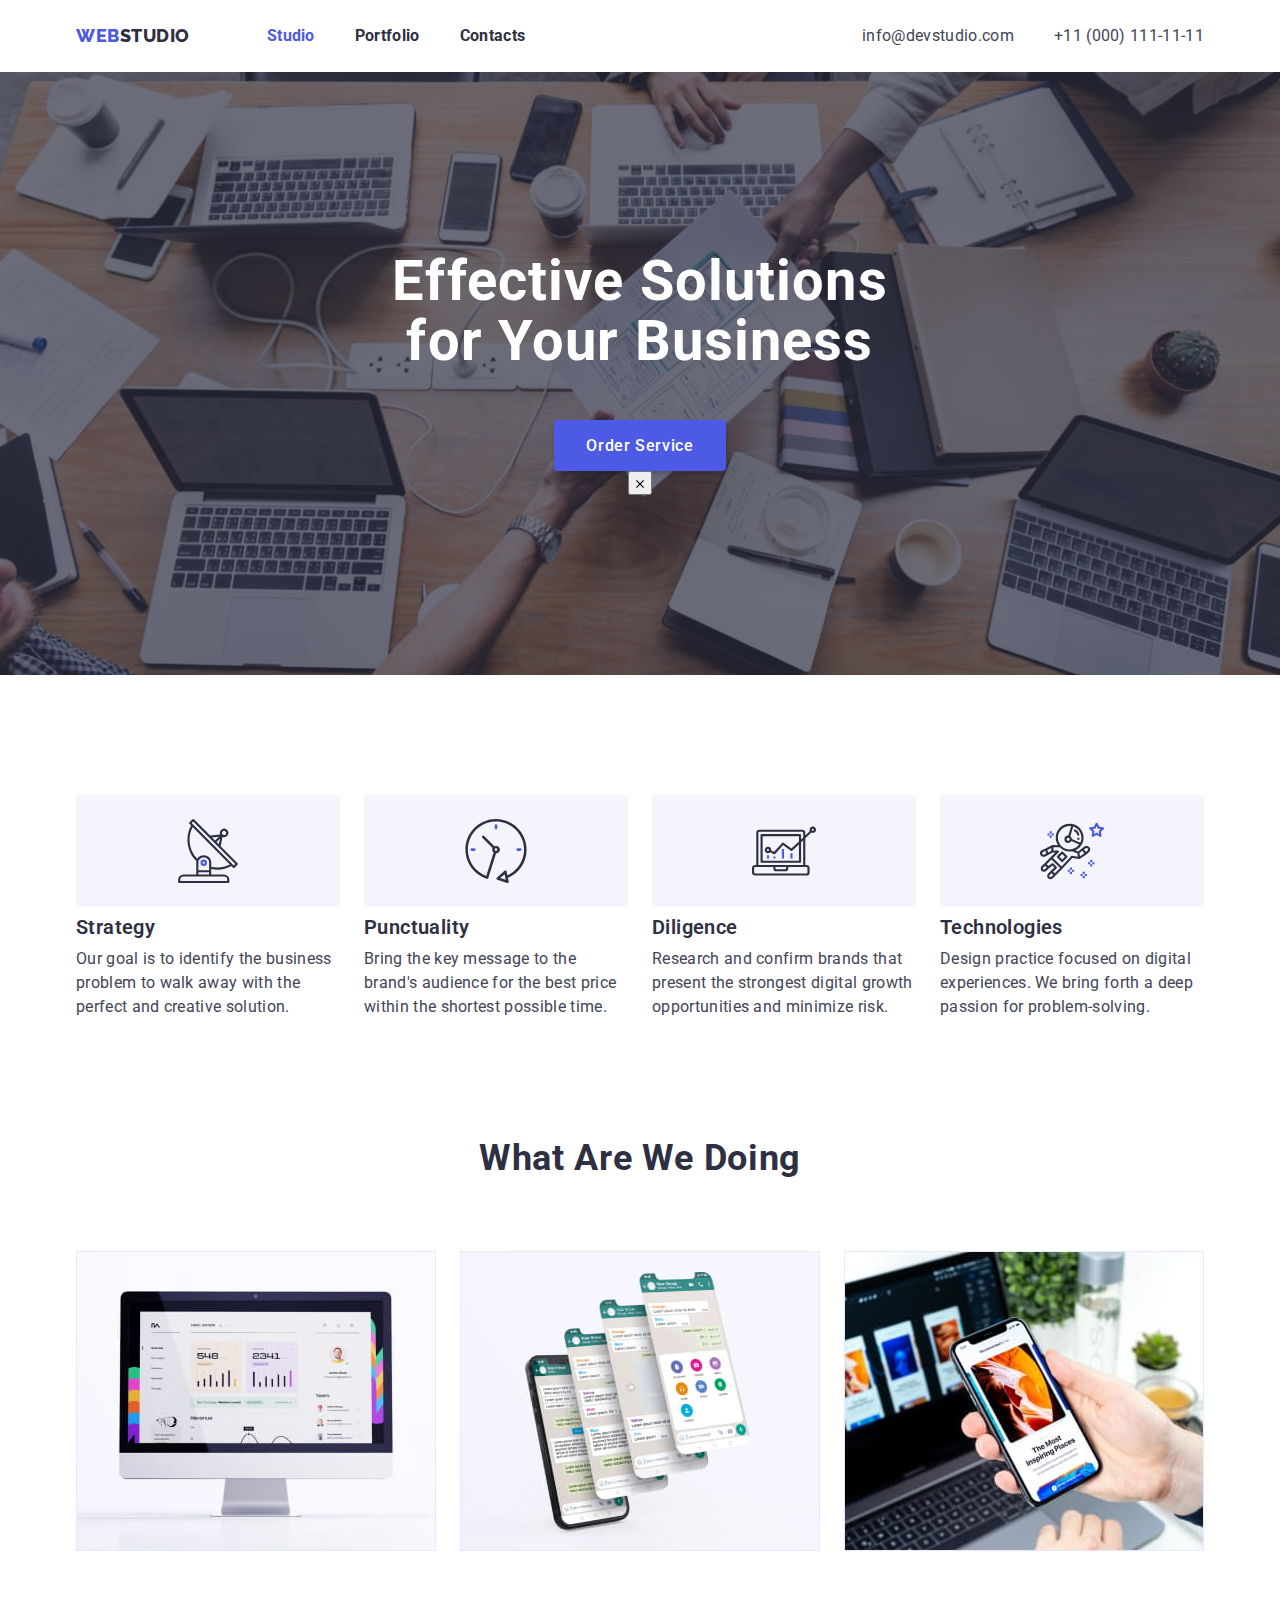
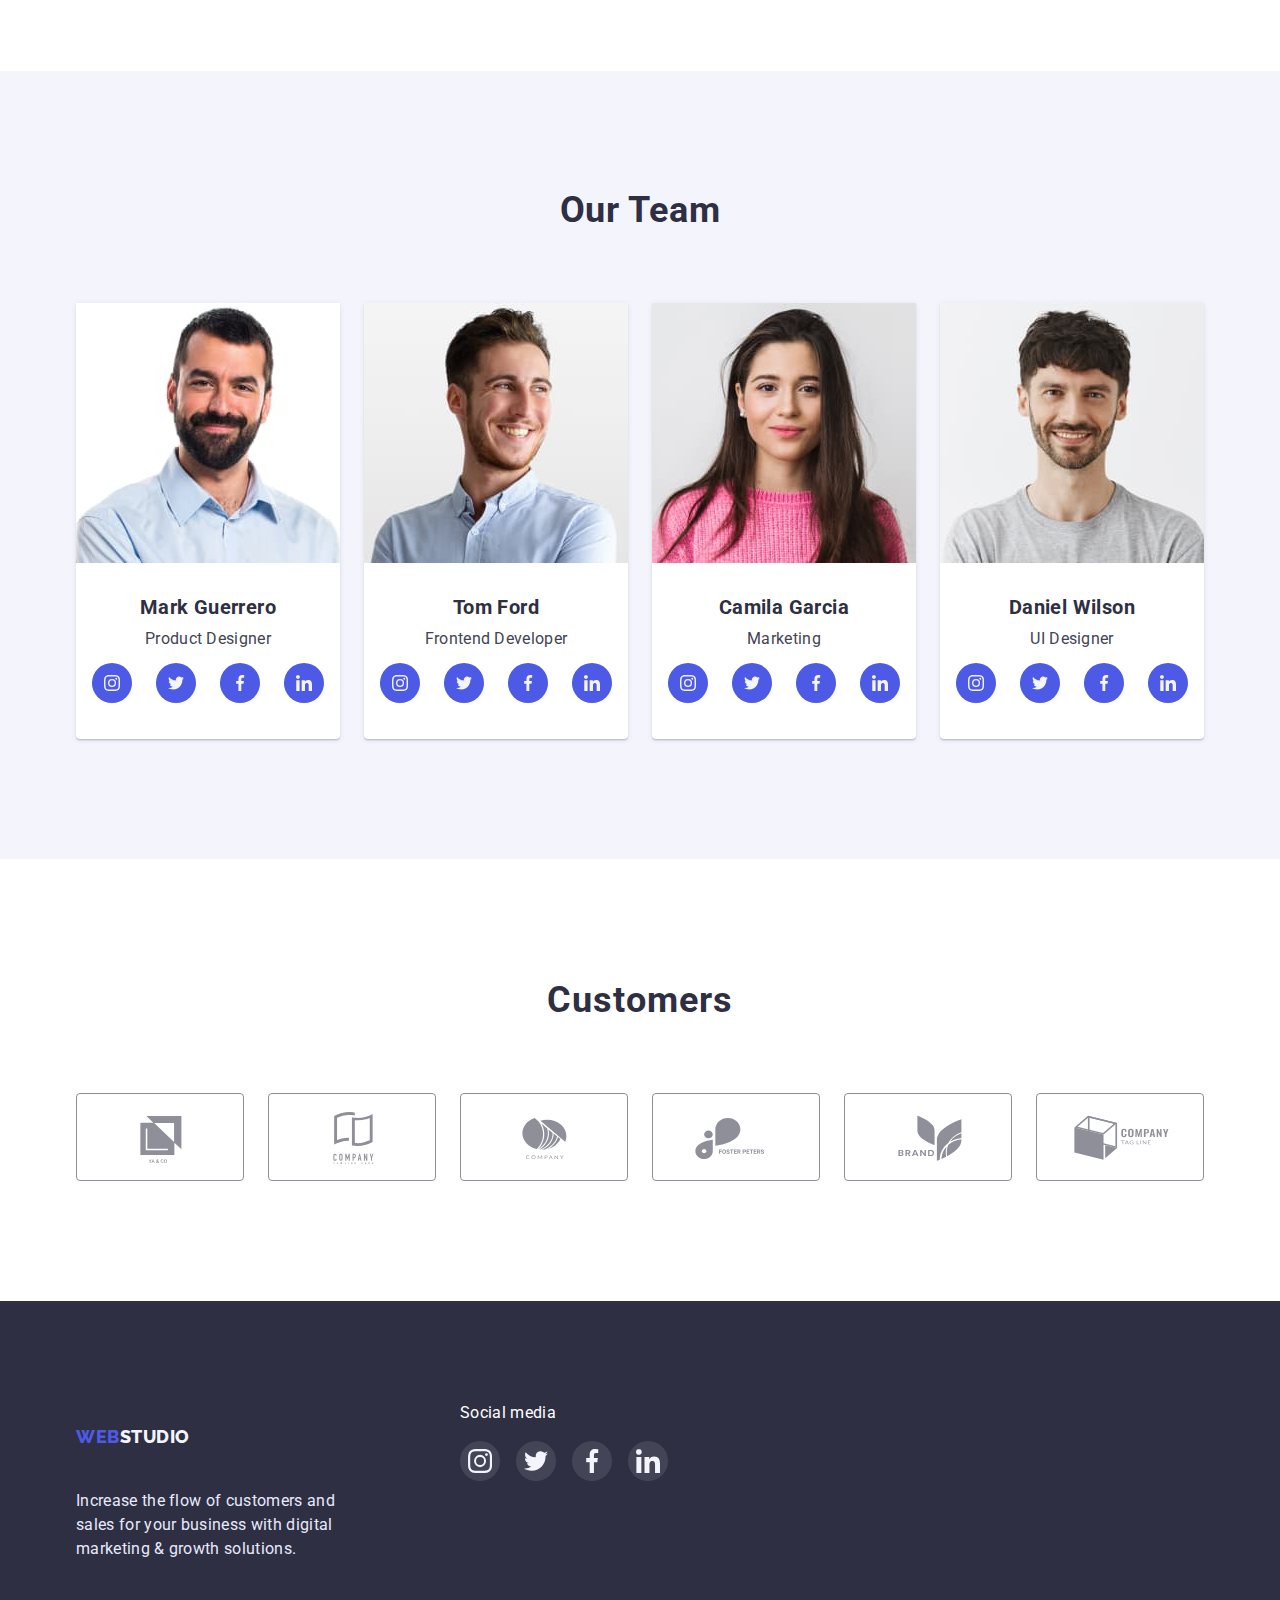
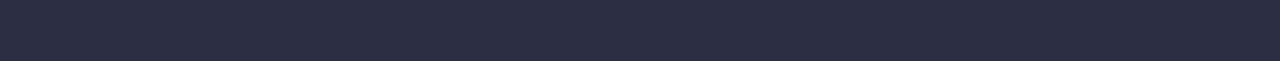
==== commit 9cfa5974: "+svg order close" ====
--- a/index.html
+++ b/index.html
@@ -59,7 +59,11 @@
 				<div class="backdrop is-hiden" data-modal>
 					<div class="modal">
 						<p class="text"></p>
-						<button data-modal-close>Close</button>
+						<button class="close-modal-btn" data-modal-close>
+							<svg class="icon-close-black" width="8" height="8">
+								<use href="./images/icon.svg#icon-close-black"></use>
+							</svg>
+						</button>
 					</div>
 				</div>
 			</section>
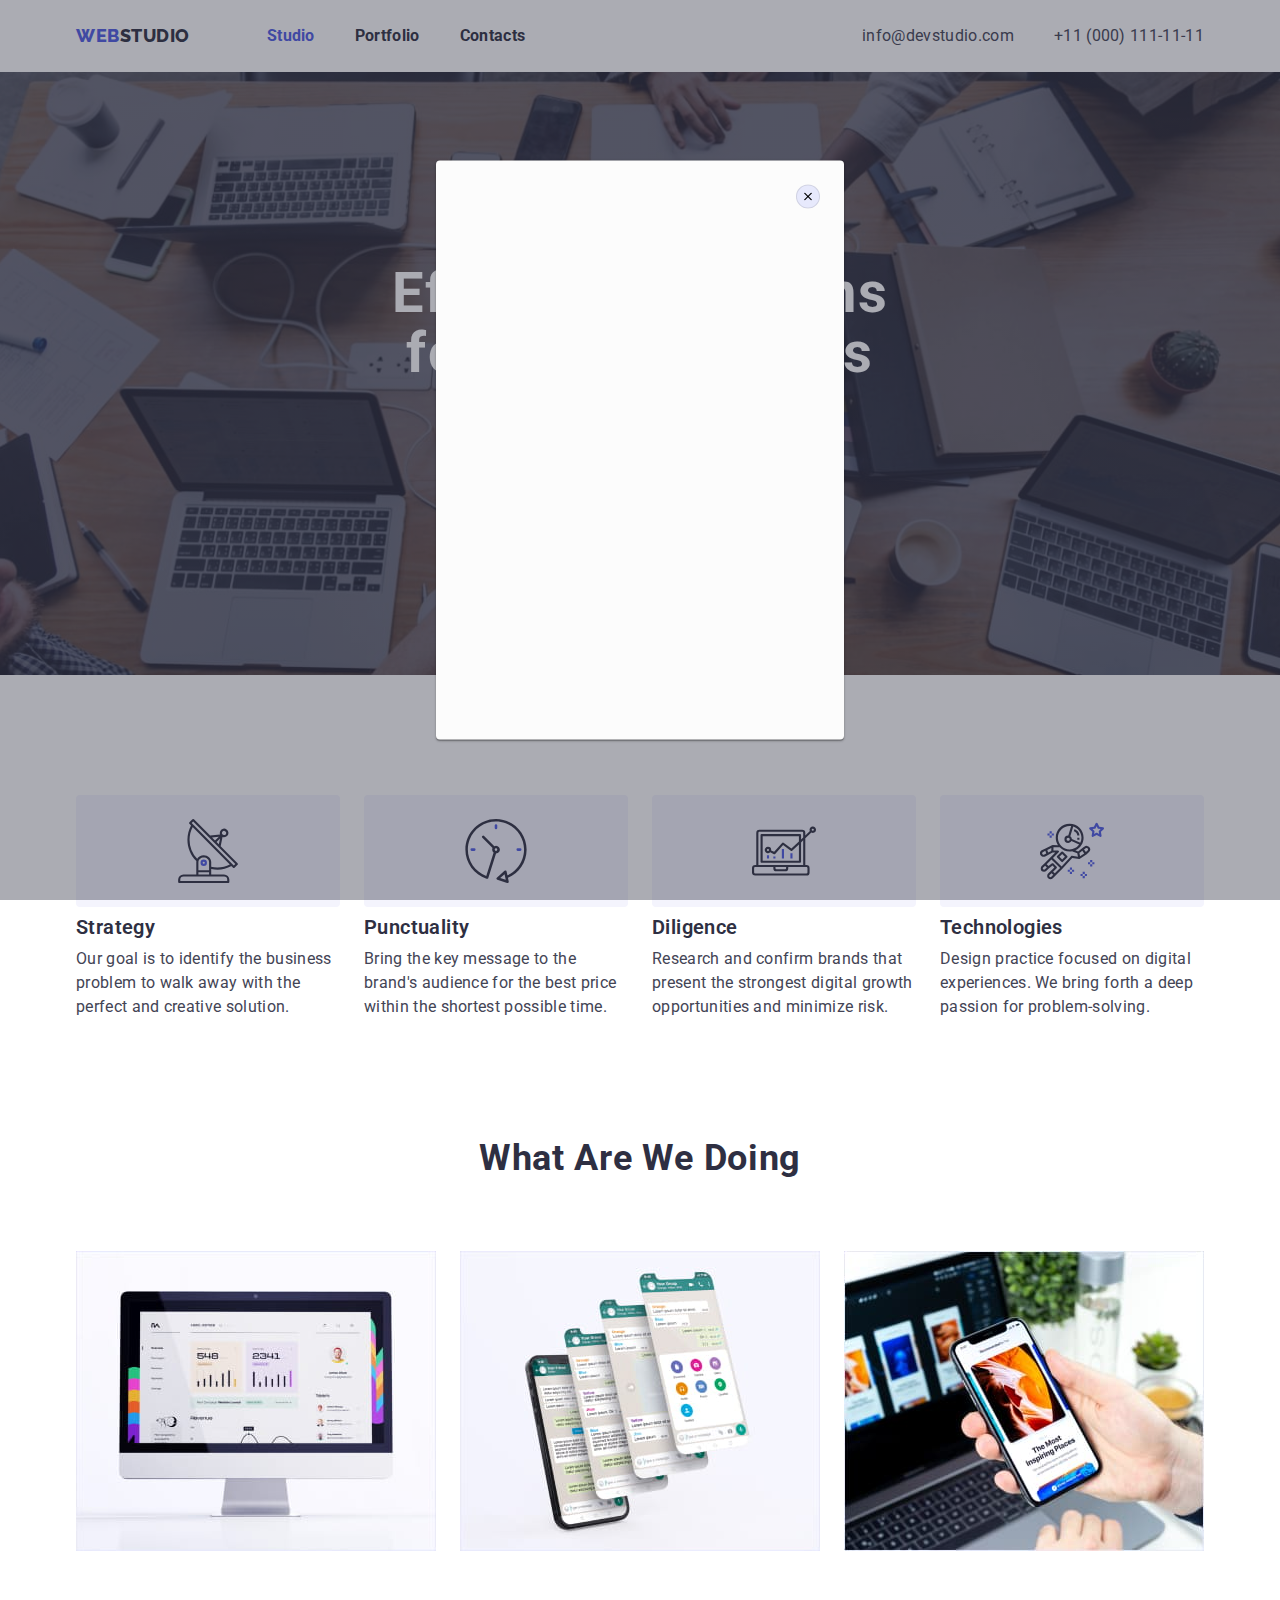
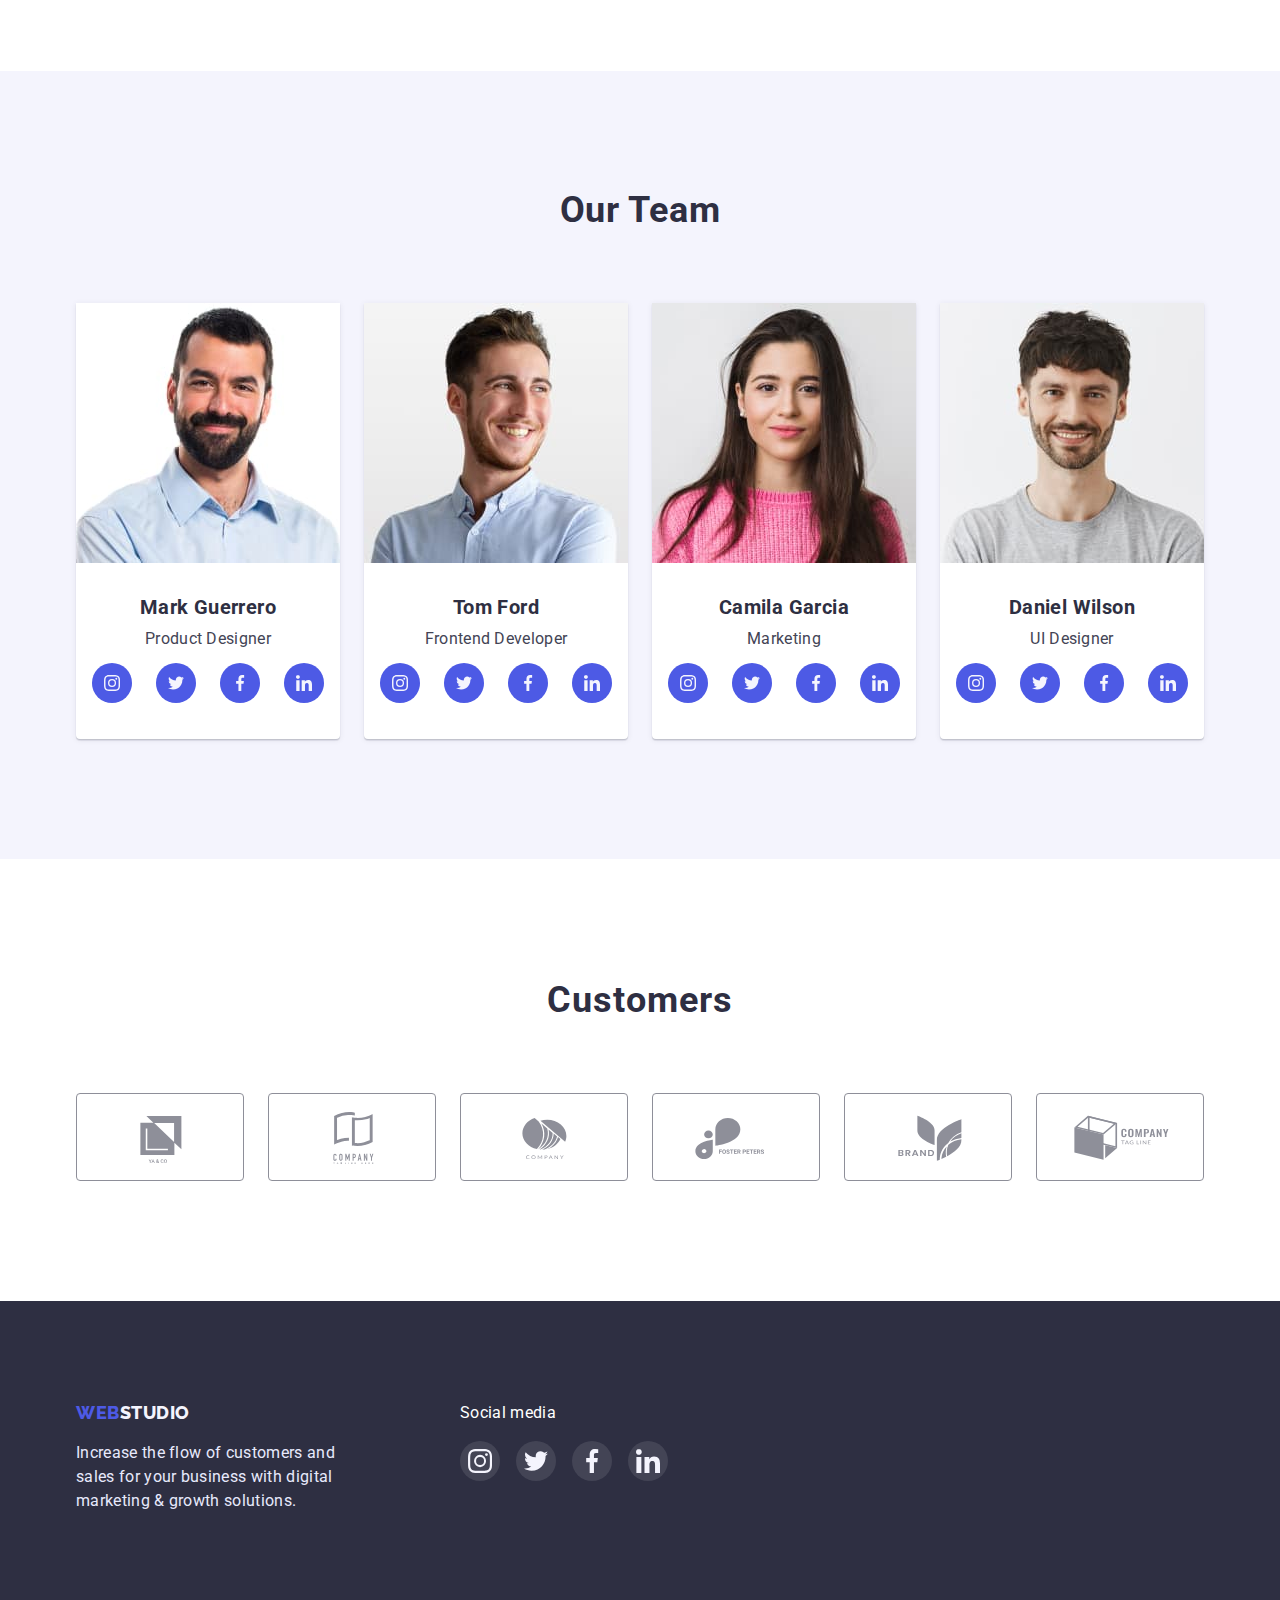
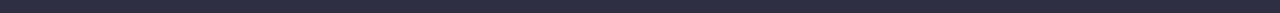
==== commit e34f449a: "modal" ====
--- a/index.html
+++ b/index.html
@@ -59,7 +59,7 @@
 				<div class="backdrop is-hiden" data-modal>
 					<div class="modal">
 						<p class="text"></p>
-						<button class="close-modal-btn" data-modal-close>
+						<button class="close-modal button" data-modal-close>
 							<svg class="icon-close-black" width="8" height="8">
 								<use href="./images/icon.svg#icon-close-black"></use>
 							</svg>
--- a/css/style.css
+++ b/css/style.css
@@ -26,6 +26,7 @@
 	--Subtle-backgrounds-color: #e7e9fc;
 	--backgrounds-Light-color: #f4f4fd;
 	--bg-white-color: #ffffff;
+	--bg-modal-color: #FCFCFC;
 	--card-set-gap: 24px;
 }
 
@@ -46,6 +47,10 @@
 	height: auto;
 }
 
+.button {
+	cursor: pointer;
+}
+
 .text {
 	line-height: 1.5;
 	letter-spacing: 0.02em;
@@ -219,7 +224,6 @@
 
 	border-style: none;
 	border-radius: 4px;
-	cursor: pointer;
 
 	background-color: var(--Focused-link-color);
 	color: var(--bg-white-color);
@@ -242,6 +246,59 @@
 	box-shadow: 0px 4px 4px rgba(0, 0, 0, 0.15);
 }
 
+.backdrop.is-hidden {
+	visibility: hidden;
+	opacity: 0;
+	pointer-events: none;
+}
+
+.backdrop {
+	position: fixed;
+
+	width: 100%;
+	height: 100%;
+
+	top: 0;
+	left: 0;
+	background-color: rgba(46, 47, 66, 0.4);
+}
+
+.modal {
+	position: absolute;
+	padding: 24px;
+
+	min-height: 579px;
+	min-width: 408px;
+
+	left: 50%;
+	top: 50%;
+	transform: translate(-50%, -50%);
+
+	border-radius: 4px;
+	background-color: var(--bg-modal-color);
+	box-shadow: 0px 1px 1px 0px rgba(0, 0, 0, 0.14),
+		0px 1px 3px 0px rgba(0, 0, 0, 0.12),
+		0px 1px 2px 0px rgba(0, 0, 0, 0.2);
+}
+
+.close-modal {
+	position: absolute;
+	display: flex;
+	justify-content: center;
+	align-items: center;
+
+	top: 24px;
+	right: 24px;
+	width: 24px;
+	height: 24px;
+
+	border-radius: 50%;
+	border: 1px solid rgba(0, 0, 0, 0.1);
+	background-color: var(--Subtle-backgrounds-color);
+}
+
+
+
 /* ===== section-feature ===== */
 
 .feature-list {
@@ -452,6 +509,7 @@
 }
 
 .footer-summary {
+	
 	width: 264px;
 	margin-right: 120px;
 }
@@ -461,8 +519,9 @@
 }
 
 .footer .logo {
-
 	display: block;
+	margin: 0;
+	padding: 0;
 	margin-bottom: 16px;
 	color: var(--backgrounds-Light-color);
 }
@@ -535,7 +594,6 @@
 
 	padding: 12px 24px;
 	border-radius: 4px;
-	cursor: pointer;
 
 	color: var(--Focused-link-color);
 	background-color: var(--backgrounds-Light-color);
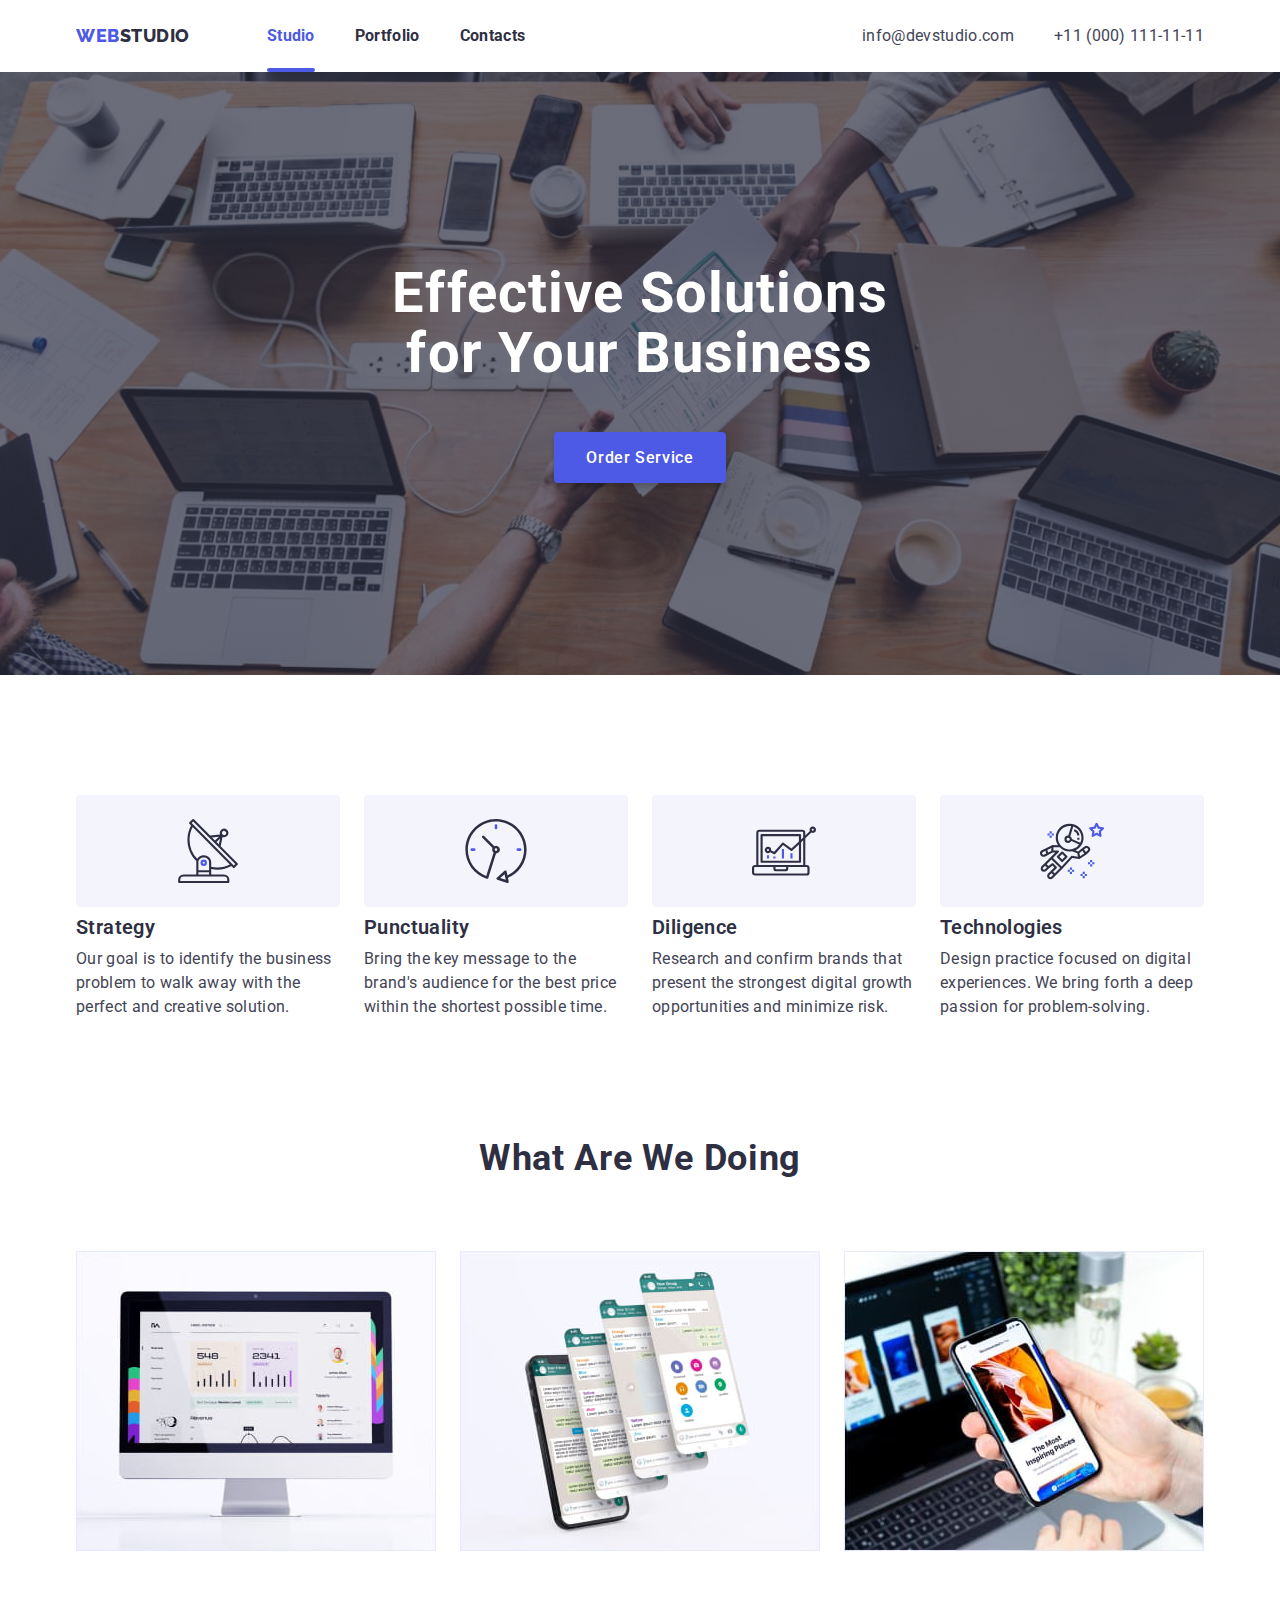
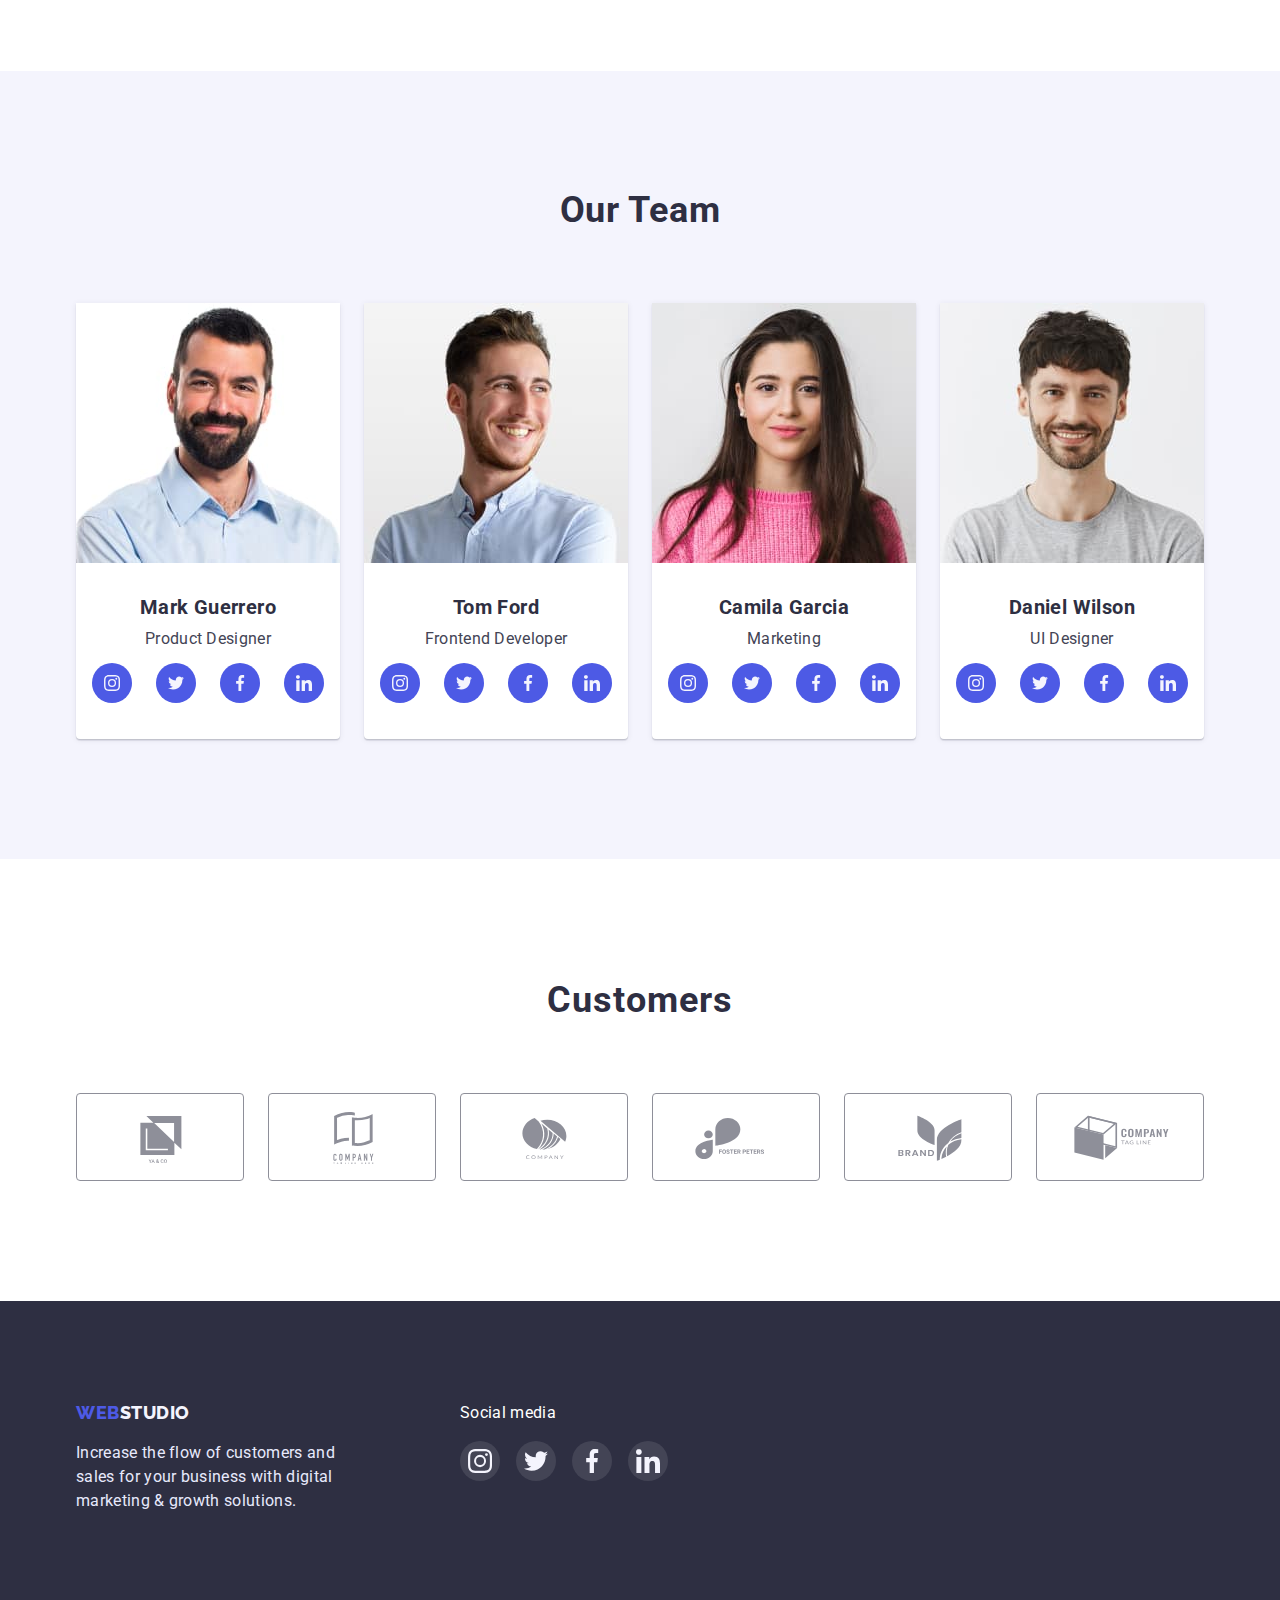
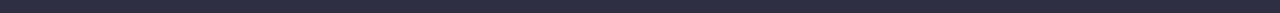
==== commit c51d8f99: "current line" ====
--- a/index.html
+++ b/index.html
@@ -56,7 +56,7 @@
 				<h1 class="title">Effective Solutions for Your Business</h1>
 				<button data-modal-open class="button-order" type="button">Order Service</button>
 
-				<div class="backdrop is-hiden" data-modal>
+				<div class="backdrop is-hidden" data-modal>
 					<div class="modal">
 						<p class="text"></p>
 						<button class="close-modal button" data-modal-close>
--- a/css/style.css
+++ b/css/style.css
@@ -73,9 +73,8 @@
 
 .conteiner {
 	width: 1158px;
-	padding: 0 15px 0 15px;
+	padding: 0 15px ;
 	margin: 0 auto;
-	padding: 0 15px;
 }
 
 .visually-hidden {
@@ -116,7 +115,6 @@
 .site-nav {
 	display: flex;
 	margin-right: auto;
-	padding: 24px 0;
 }
 
 .site-nav .nav-list:not(:last-child) {
@@ -124,6 +122,8 @@
 }
 
 .nav-link {
+	display: block;
+	position: relative;
 	color: var(--Headings-color);
 	font-weight: 700;
 	padding: 24px 0;
@@ -146,6 +146,19 @@
 
 .current {
 	color: var(--Focused-link-color);
+}
+
+.current::after {
+	position: absolute;
+	display: block;
+	content: "";
+	
+	width: 100%;
+		height: 4px;
+	bottom: 0;
+	
+	background-color: var(--Focused-link-color);
+	border-radius: 2px;
 }
 
 /* ===== contacts=====  */
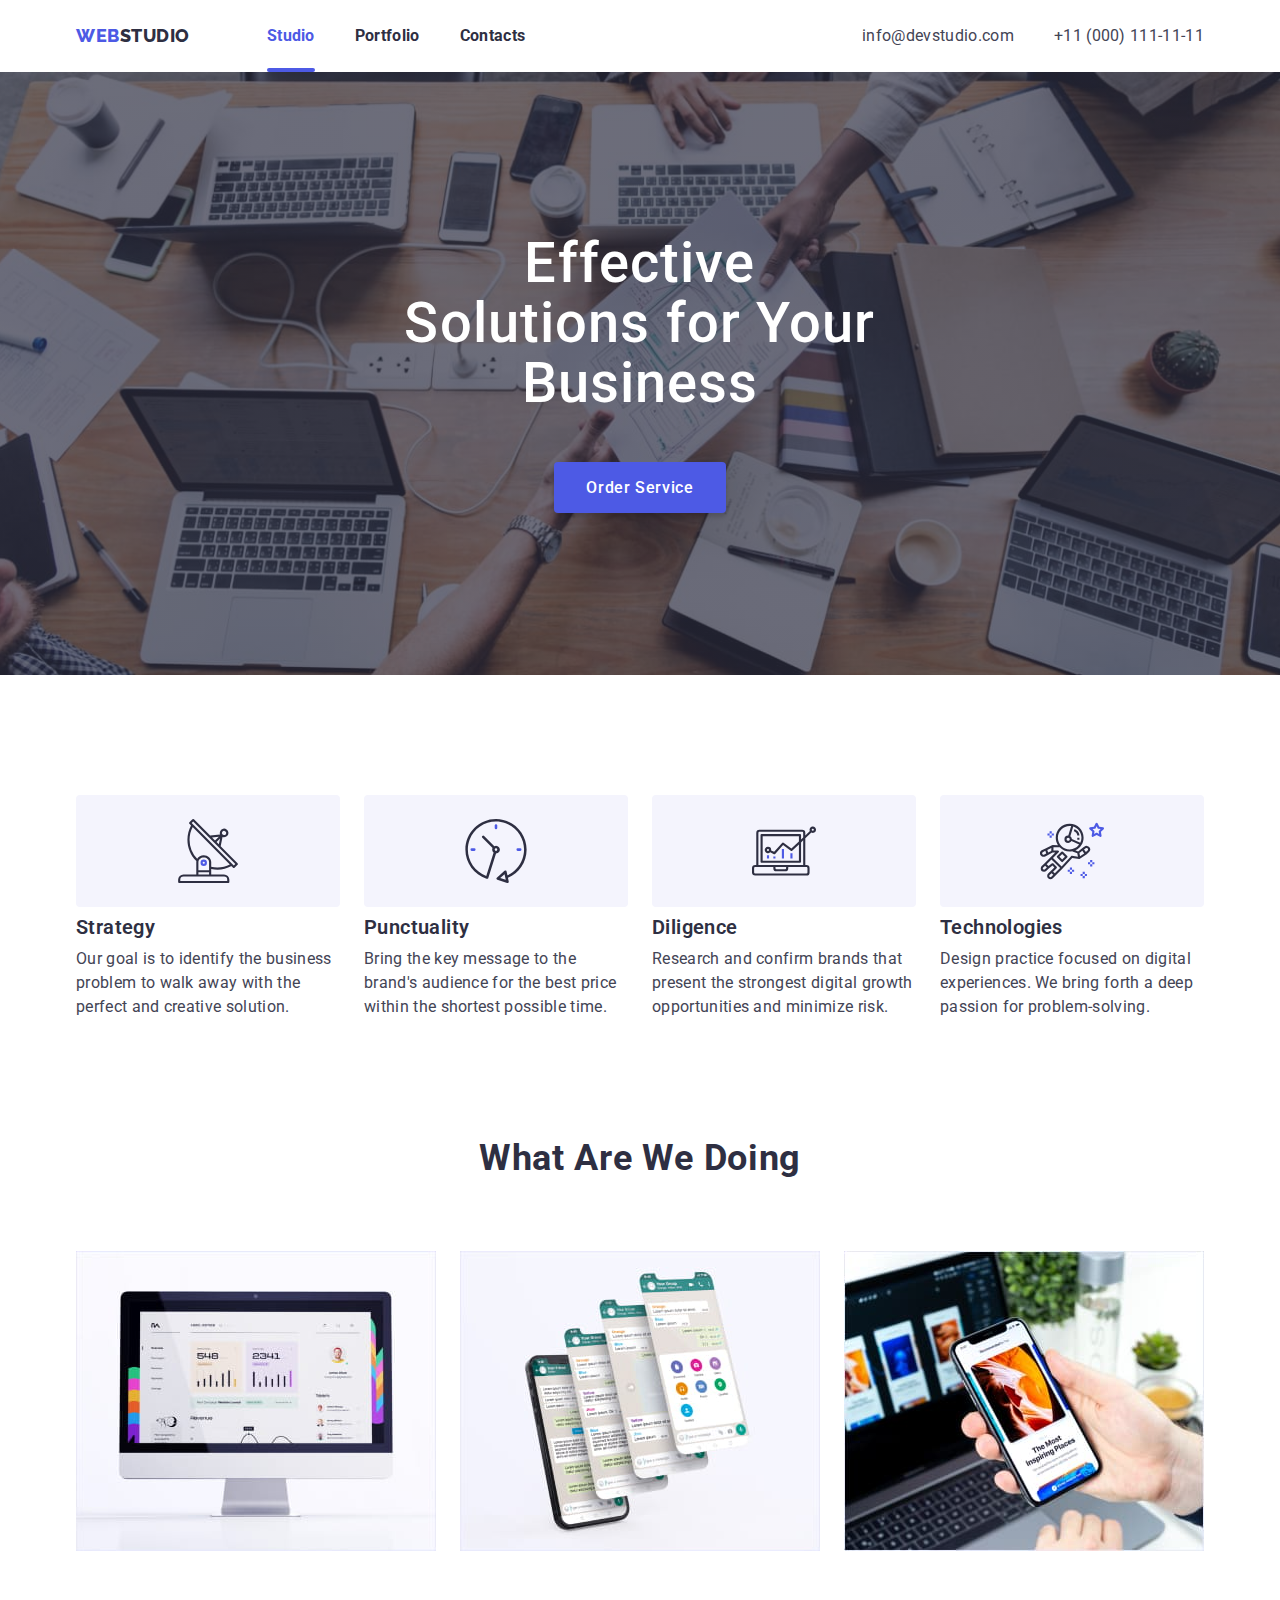
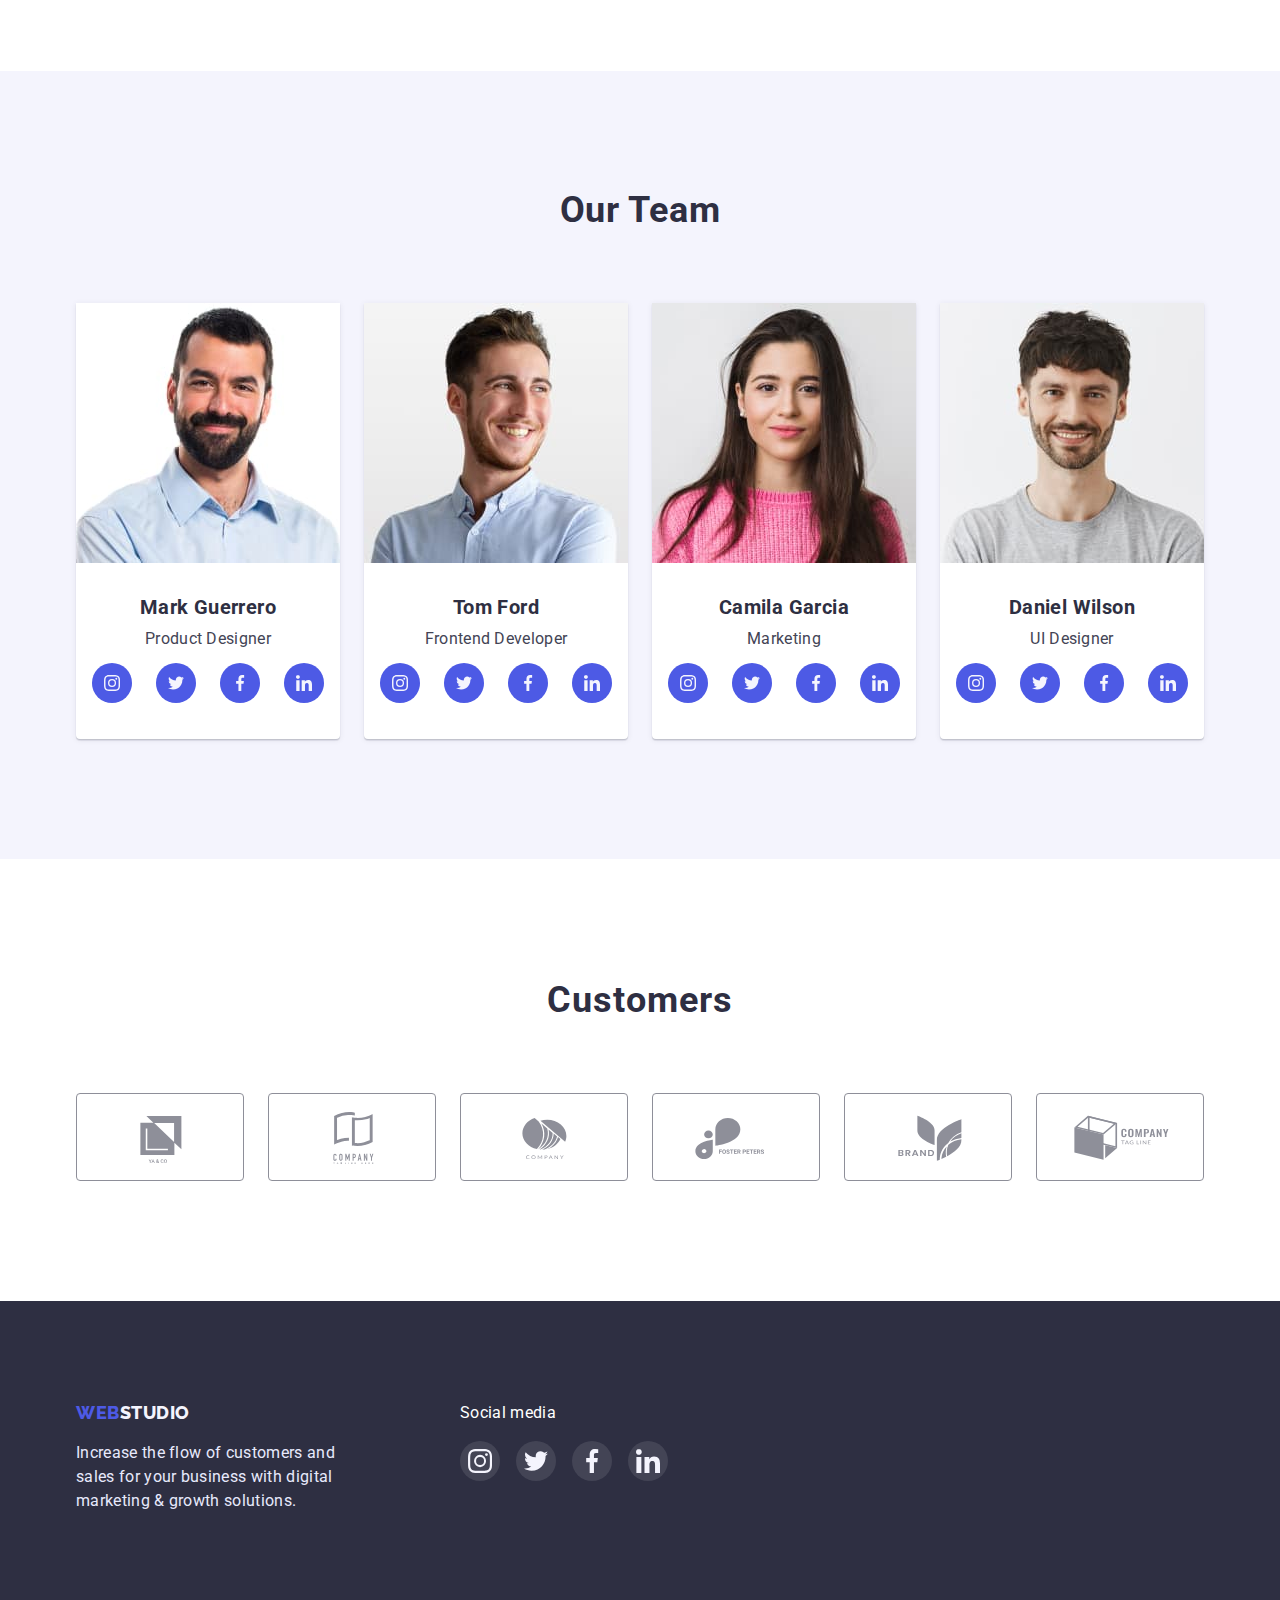
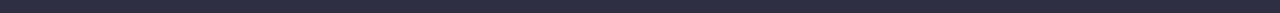
==== commit c1ce0b2b: "hover for button modal-close" ====
--- a/index.html
+++ b/index.html
@@ -54,12 +54,12 @@
 			<!-- ===== hero ===== -->
 			<section class="hero overlay">
 				<h1 class="title">Effective Solutions for Your Business</h1>
-				<button data-modal-open class="button-order" type="button">Order Service</button>
+				<button class="button-order" type="button" data-modal-open>Order Service</button>
 
 				<div class="backdrop is-hidden" data-modal>
 					<div class="modal">
 						<p class="text"></p>
-						<button class="close-modal button" data-modal-close>
+						<button class="close-modal button" type="button" data-modal-close>
 							<svg class="icon-close-black" width="8" height="8">
 								<use href="./images/icon.svg#icon-close-black"></use>
 							</svg>
--- a/css/style.css
+++ b/css/style.css
@@ -73,7 +73,7 @@
 
 .conteiner {
 	width: 1158px;
-	padding: 0 15px ;
+	padding: 0 15px;
 	margin: 0 auto;
 }
 
@@ -129,14 +129,15 @@
 	padding: 24px 0;
 	line-height: 1.5;
 	letter-spacing: 0.02em;
+
+	transition-property: color;
+	transition-duration: 250ms;
+	transition-timing-function:
+		cubic-bezier(0.4, 0, 0.2, 1);
 }
 
 .nav-link:hover,
 .nav-link:focus {
-	transition-duration: 250ms;
-	transition-timing-function:
-		cubic-bezier(0.4, 0, 0.2, 1);
-
 	color: var(--Body-text-color);
 }
 
@@ -152,11 +153,11 @@
 	position: absolute;
 	display: block;
 	content: "";
-	
+
 	width: 100%;
-		height: 4px;
+	height: 4px;
 	bottom: 0;
-	
+
 	background-color: var(--Focused-link-color);
 	border-radius: 2px;
 }
@@ -180,15 +181,16 @@
 .contacts-link {
 	color: var(--Body-text-color);
 	padding: 24px 0;
+
+	transition-property: color;
+	transition-duration: 250ms;
+	transition-timing-function:
+		cubic-bezier(0.4, 0, 0.2, 1);
 }
 
 .contacts-link:hover,
 .contacts-link:focus,
 .contacts-link:active {
-	transition-duration: 250ms;
-	transition-timing-function:
-		cubic-bezier(0.4, 0, 0.2, 1);
-
 	color: var(--Focused-link-color);
 }
 
@@ -220,7 +222,8 @@
 	text-align: center;
 	font-size: 56px;
 	line-height: 1.07;
-	width: 496px;
+	font-weight: 500;
+	width: 492px;
 
 	margin-bottom: 48px;
 
@@ -242,14 +245,15 @@
 	color: var(--bg-white-color);
 	font-family: inherit;
 	box-shadow: 0px 4px 4px rgba(0, 0, 0, 0.15);
+
+	transition-property: box-shadow;
+	transition-duration: 250ms;
+	transition-timing-function:
+		cubic-bezier(0.4, 0, 0.2, 1);
 }
 
 .button-order:hover,
 .button-order:focus {
-	transition-duration: 250ms;
-	transition-timing-function:
-		cubic-bezier(0.4, 0, 0.2, 1);
-
 	background-color: var(--Focused-link-color);
 	box-shadow: 0px 1px 6px rgba(46, 47, 66, 0.08), 0px 1px 1px rgba(46, 47, 66, 0.16), 0px 2px 1px rgba(46, 47, 66, 0.08);
 }
@@ -267,31 +271,46 @@
 
 .backdrop {
 	position: fixed;
-
+	display: block;
 	width: 100%;
 	height: 100%;
 
 	top: 0;
 	left: 0;
 	background-color: rgba(46, 47, 66, 0.4);
-}
+
+	opacity: 1;
+	transition-duration: 250ms;
+	transition-timing-function:
+		cubic-bezier(0.4, 0, 0.2, 1);
+}
+
+.backdrop.is-hidden .modal {
+	transform: translate(-50%, -50%);
+	top: 0;
+}
+
 
 .modal {
 	position: absolute;
-	padding: 24px;
 
 	min-height: 579px;
 	min-width: 408px;
 
 	left: 50%;
 	top: 50%;
-	transform: translate(-50%, -50%);
 
 	border-radius: 4px;
 	background-color: var(--bg-modal-color);
 	box-shadow: 0px 1px 1px 0px rgba(0, 0, 0, 0.14),
 		0px 1px 3px 0px rgba(0, 0, 0, 0.12),
 		0px 1px 2px 0px rgba(0, 0, 0, 0.2);
+
+	transition-property: inherit;
+	transform: translate(-50%, -50%) scale(1);
+	transition-duration: 300ms;
+	transition-timing-function:
+		cubic-bezier(0.4, 0, 0.2, 1);
 }
 
 .close-modal {
@@ -310,7 +329,11 @@
 	background-color: var(--Subtle-backgrounds-color);
 }
 
-
+.close-modal:hover {
+	box-shadow: 0px 2px 1px 0px rgba(46, 47, 66, 0.08);
+	box-shadow: 0px 1px 1px 0px rgba(46, 47, 66, 0.16);
+	box-shadow: 0px 1px 6px 0px rgba(46, 47, 66, 0.08);
+}
 
 /* ===== section-feature ===== */
 
@@ -443,14 +466,15 @@
 
 	border-radius: 50%;
 	background-color: var(--Focused-link-color);
+
+	transition-property: background-color;
+	transition-duration: 250ms;
+	transition-timing-function:
+		cubic-bezier(0.4, 0, 0.2, 1);
 }
 
 .social-list-item .link:hover,
 .social-list-item .link:focus {
-	transition-duration: 250ms;
-	transition-timing-function:
-		cubic-bezier(0.4, 0, 0.2, 1);
-
 	background: var(--Success-messages-color);
 }
 
@@ -490,14 +514,15 @@
 	border-radius: 4px;
 	color: var(--Helper-text-color);
 	border: 1px solid var(--Helper-text-color);
+
+	transition-property: color;
+	transition-duration: 250ms;
+	transition-timing-function:
+		cubic-bezier(0.4, 0, 0.2, 1);
 }
 
 .customers-item :hover,
 .customers-item :focus {
-	transition-duration: 250ms;
-	transition-timing-function:
-		cubic-bezier(0.4, 0, 0.2, 1);
-
 	color: var(--Focused-link-color);
 	border-color: var(--Focused-link-color);
 }
@@ -508,6 +533,7 @@
 
 .customers-logo {
 	fill: currentColor;
+	pointer-events: none;
 }
 
 /* ================ footer ============= */
@@ -522,7 +548,7 @@
 }
 
 .footer-summary {
-	
+
 	width: 264px;
 	margin-right: 120px;
 }
@@ -566,15 +592,16 @@
 	align-items: center;
 
 	border-radius: 50%;
-	background: rgba(255, 255, 255, 0.1);
+	background-color: rgba(255, 255, 255, 0.1);
+
+	transition-property: background-color;
+	transition-duration: 250ms;
+	transition-timing-function:
+		cubic-bezier(0.4, 0, 0.2, 1);
 }
 
 .footer-social-item .link:hover,
 .footer-social-item .link:focus {
-	transition-duration: 250ms;
-	transition-timing-function:
-		cubic-bezier(0.4, 0, 0.2, 1);
-
 	background: var(--Success-messages-color);
 }
 
@@ -591,7 +618,6 @@
 	display: flex;
 	justify-content: center;
 	margin-bottom: 72px;
-
 }
 
 .filter-nav .filter-nav-btn:not(:last-child) {
@@ -599,7 +625,7 @@
 }
 
 .butoon-filter {
-
+	display: block;
 	font-family: inherit;
 	font-weight: 700;
 	line-height: 1.5;
@@ -611,14 +637,15 @@
 	color: var(--Focused-link-color);
 	background-color: var(--backgrounds-Light-color);
 	border: 1px solid var(--Subtle-backgrounds-color);
+
+	transition-property: background-color;
+	transition-duration: 250ms;
+	transition-timing-function:
+		cubic-bezier(0.4, 0, 0.2, 1);
 }
 
 .butoon-filter:hover,
 .butoon-filter:focus {
-	transition-duration: 250ms;
-	transition-timing-function:
-		cubic-bezier(0.4, 0, 0.2, 1);
-
 	background-color: var(--Focused-link-color);
 	color: var(--bg-white-color);
 	box-shadow: 0px 3px 1px rgba(0, 0, 0, 0.1), 0px 2px 1px rgba(0, 0, 0, 0.08), 0px 2px 2px rgba(0, 0, 0, 0.12);
@@ -638,15 +665,53 @@
 	flex-basis: calc((100% - 48px) / 3);
 }
 
-.portfolio-list .item {
+.portfolio-list .link {
+	display: block;
 	box-shadow: 0px 1px 6px rgba(46, 47, 66, 0.08);
 }
 
-.portfolio-list>.item:not(:nth-last-child(-n + 3)) {
+.portfolio-list .link:hover,
+.portfolio-list .link:focus {
+	box-shadow: 0px 1px 6px rgba(46, 47, 66, 0.08), 0px 1px 1px rgba(46, 47, 66, 0.16), 0px 2px 1px rgba(46, 47, 66, 0.08);
+}
+
+.portfolio-list-img {
+	position: relative;
+	overflow: hidden;
+}
+
+.portfolio-list-info .text {
+	color: var(--backgrounds-Light-color);
+}
+
+.portfolio-list-info {
+	position: absolute;
+	padding: 40px 32px;
+
+	left: 0;
+	top: 0;
+	width: 100%;
+	height: 100%;
+
+	transform: translateY(100%);
+	background-color: var(--Focused-link-color);
+
+	transition-property: inherit;
+	transition-duration: 250ms;
+	transition-timing-function:
+		cubic-bezier(0.4, 0, 0.2, 1);
+}
+
+.portfolio-list .link:hover .portfolio-list-info,
+.portfolio-list .link:focus .portfolio-list-info {
+	transform: translateY(0);
+}
+
+.portfolio-list .item:not(:nth-last-child(-n + 3)) {
 	margin-bottom: calc(2 * var(--card-set-gap));
 }
 
-.portfolio-list>.item:not(:nth-child(3n)) {
+.portfolio-list .item:not(:nth-child(3n)) {
 	margin-right: var(--card-set-gap);
 }
 
@@ -660,13 +725,4 @@
 	font-size: 20px;
 	line-height: 1.2;
 	margin-bottom: 8px;
-}
-
-.portfolio-list .item:hover,
-.portfolio-list .item:focus {
-	transition-duration: 250ms;
-	transition-timing-function:
-		cubic-bezier(0.4, 0, 0.2, 1);
-
-	box-shadow: 0px 1px 6px rgba(46, 47, 66, 0.08), 0px 1px 1px rgba(46, 47, 66, 0.16), 0px 2px 1px rgba(46, 47, 66, 0.08);
 }